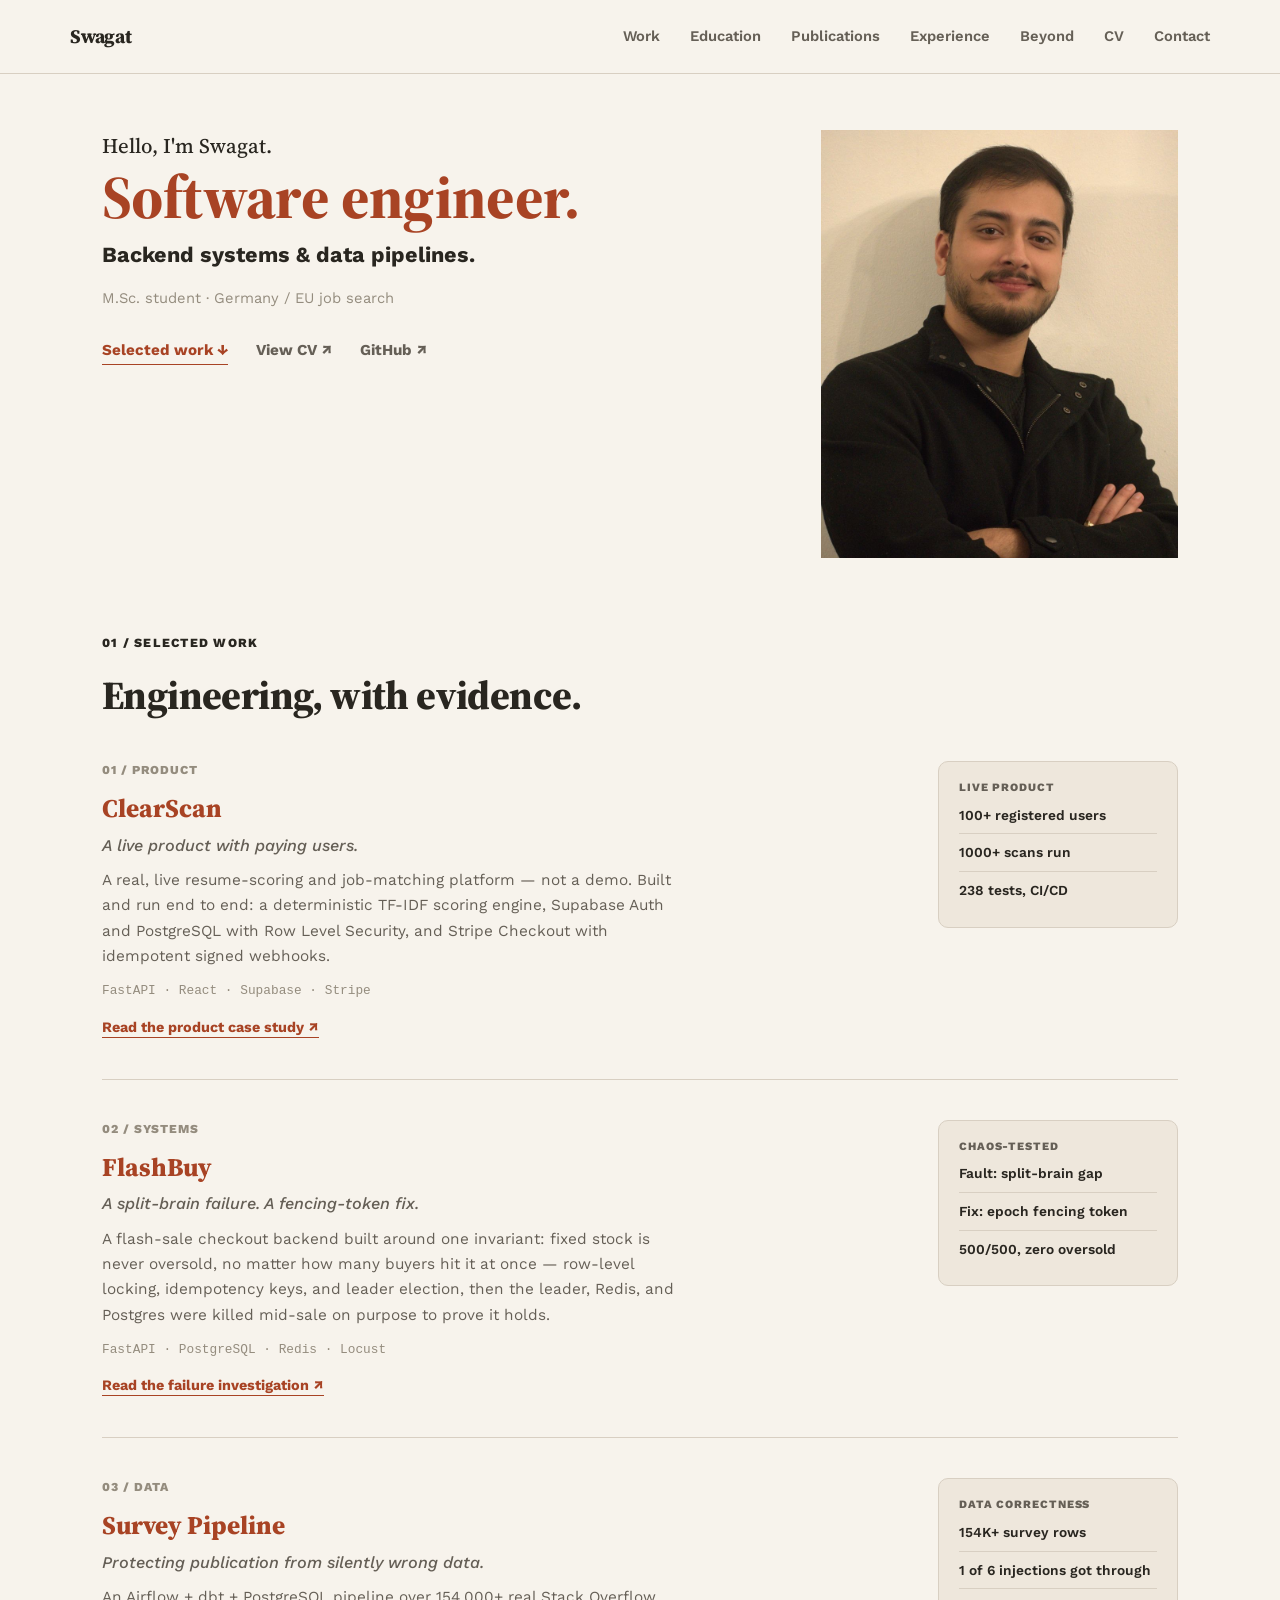
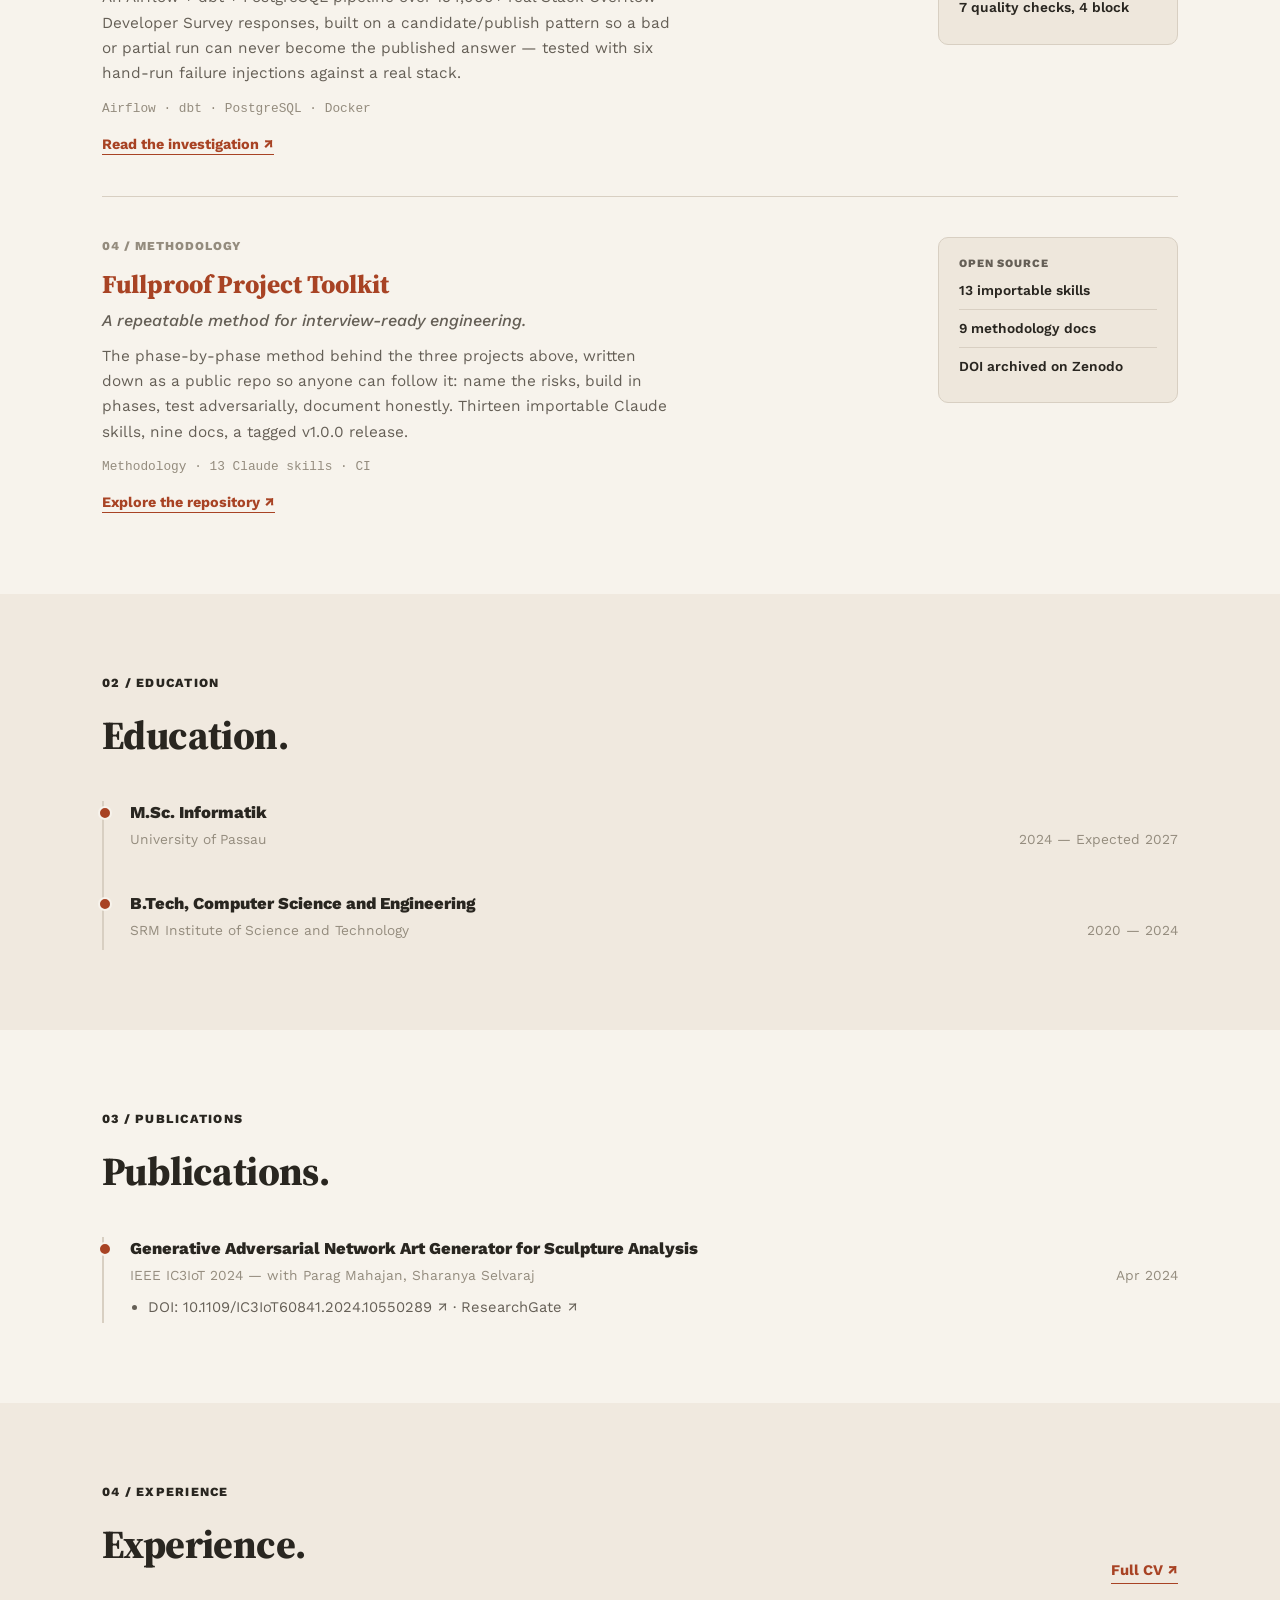
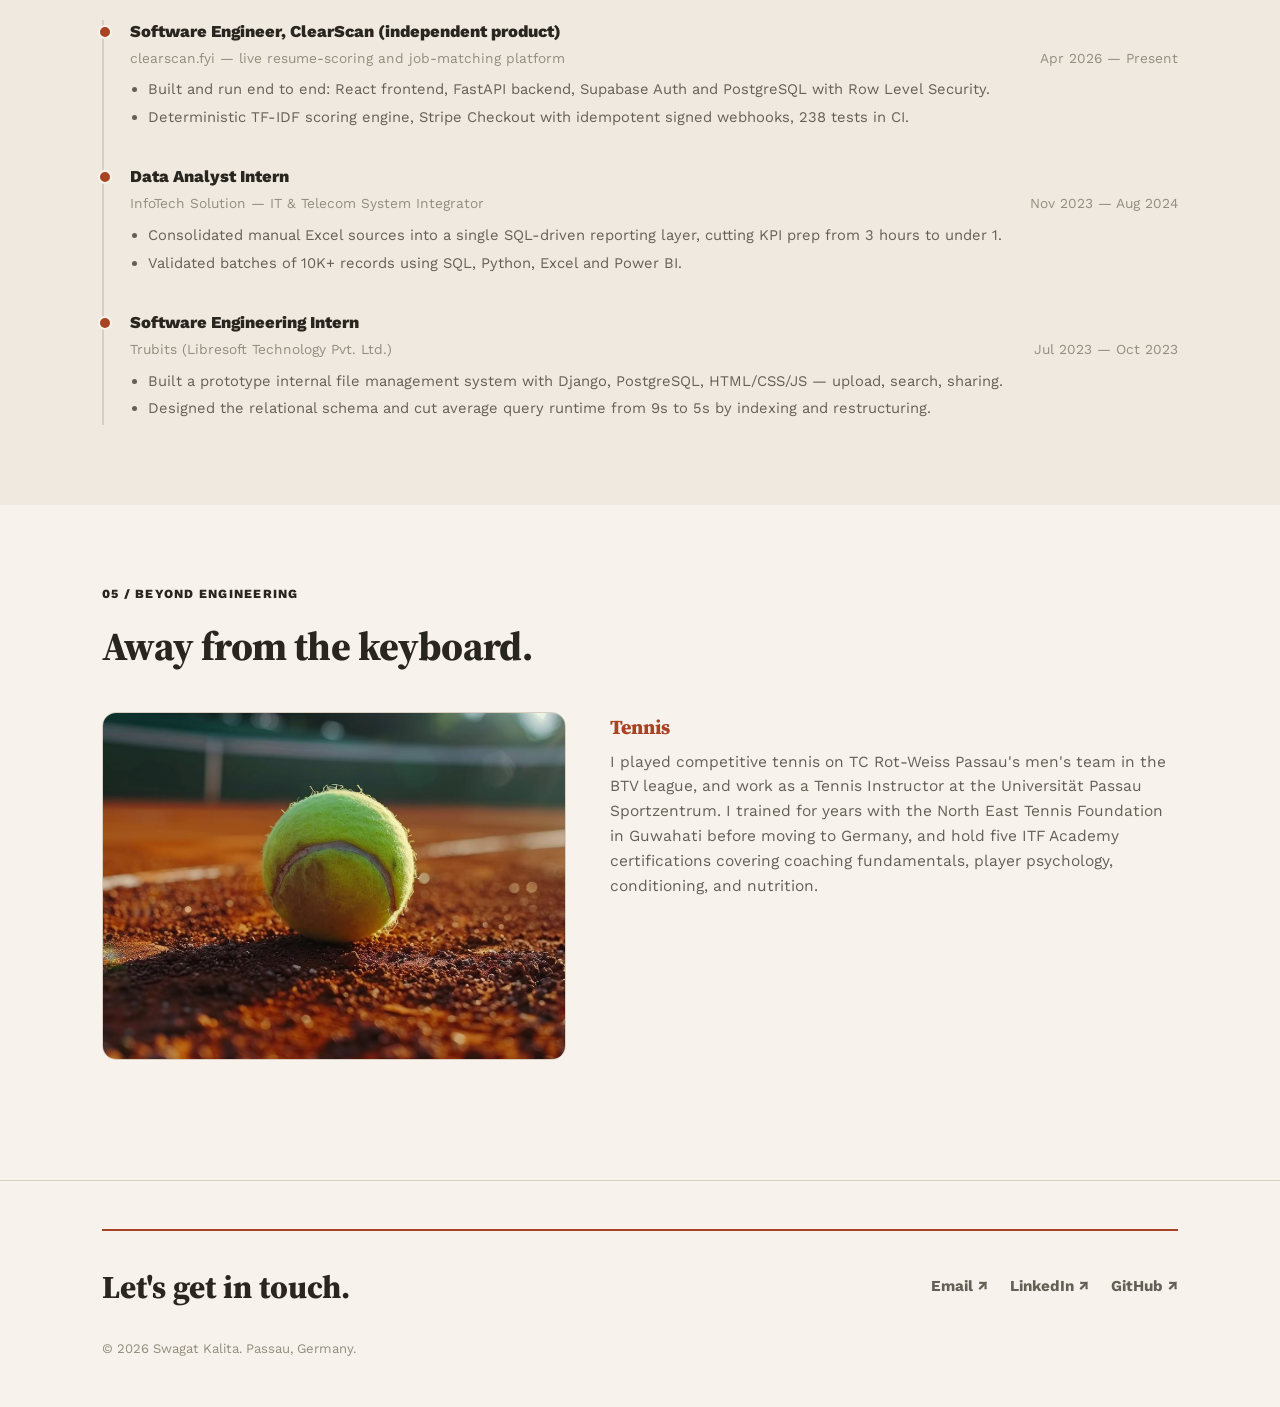
==== index.html @ eec32ce4 "Add favicon and social preview tags, compress images Adds a simple favicon (SVG + PNG fallbacks) and" ====
<!doctype html>
<html lang="en">
<head>
  <meta charset="utf-8">
  <meta name="viewport" content="width=device-width, initial-scale=1">
  <title>Swagat Kalita — Software Engineer</title>
  <meta name="description" content="Swagat Kalita — Software Engineer building verified, adversarially-tested systems: ClearScan, FlashBuy, the Stack Overflow Pipeline, and the Fullproof Project Toolkit.">
  <link rel="icon" href="assets/favicon.svg" type="image/svg+xml">
  <link rel="icon" href="assets/favicon-32.png" sizes="32x32" type="image/png">
  <link rel="apple-touch-icon" href="assets/apple-touch-icon.png">
  <meta property="og:type" content="website">
  <meta property="og:title" content="Swagat Kalita — Software Engineer">
  <meta property="og:description" content="Swagat Kalita — Software Engineer building verified, adversarially-tested systems: ClearScan, FlashBuy, the Stack Overflow Pipeline, and the Fullproof Project Toolkit.">
  <meta property="og:url" content="https://swagatskalita092.github.io/">
  <meta property="og:image" content="https://swagatskalita092.github.io/assets/og-image.jpg">
  <meta name="twitter:card" content="summary_large_image">
  <meta name="twitter:title" content="Swagat Kalita — Software Engineer">
  <meta name="twitter:description" content="Swagat Kalita — Software Engineer building verified, adversarially-tested systems: ClearScan, FlashBuy, the Stack Overflow Pipeline, and the Fullproof Project Toolkit.">
  <meta name="twitter:image" content="https://swagatskalita092.github.io/assets/og-image.jpg">
  <link rel="stylesheet" href="css/styles.css">
</head>
<body>

  <nav class="site-nav">
    <div class="wrap nav-row">
      <a href="index.html" class="brand">Swagat</a>
      <ul class="nav-links">
        <li><a href="work.html">Work</a></li>
        <li><a href="index.html#education">Education</a></li>
        <li><a href="index.html#publications">Publications</a></li>
        <li><a href="index.html#experience">Experience</a></li>
        <li><a href="index.html#beyond">Beyond</a></li>
        <li><a href="cv.html">CV</a></li>
        <li><a href="about.html#contact">Contact</a></li>
      </ul>
      <button class="nav-toggle" aria-label="Toggle menu" aria-expanded="false"><span></span><span></span><span></span></button>
    </div>
  </nav>

  <header class="hero">
    <div class="wrap hero-grid">
      <div class="hero-text">
        <p class="hero-eyebrow">Hello, I'm Swagat.</p>
        <h1 class="hero-title">Software engineer.</h1>
        <p class="hero-sub">Backend systems &amp; data pipelines.</p>
        <p class="hero-meta">M.Sc. student · Germany / EU job search</p>
        <div class="hero-links">
          <a href="#work" class="primary">Selected work ↓</a>
          <a href="assets/Swagat_Kalita_CV.pdf" class="secondary" download>View CV ↗</a>
          <a href="https://github.com/swagatskalita092" target="_blank" rel="noopener" class="secondary">GitHub ↗</a>
        </div>
      </div>
      <div class="hero-photo">
        <img src="assets/portrait.jpg" alt="Swagat Kalita" width="900" height="1125">
      </div>
    </div>
  </header>

  <section id="work">
    <div class="wrap">
      <div class="section-head reveal">
        <span class="section-eyebrow">01 / Selected work</span>
        <h2>Engineering, with evidence.</h2>
      </div>

      <div class="evidence-list">

        <article class="evidence-project reveal">
          <div class="ep-main">
            <span class="ep-num">01 / Product</span>
            <h3>ClearScan</h3>
            <p class="ep-sub">A live product with paying users.</p>
            <p class="ep-desc">A real, live resume-scoring and job-matching platform — not a demo. Built and run end to end: a deterministic TF-IDF scoring engine, Supabase Auth and PostgreSQL with Row Level Security, and Stripe Checkout with idempotent signed webhooks.</p>
            <p class="ep-tags">FastAPI · React · Supabase · Stripe</p>
            <a href="work.html#clearscan" class="ep-link">Read the product case study ↗</a>
          </div>
          <aside class="ep-evidence">
            <span class="ep-evidence-label">Live product</span>
            <ul>
              <li>100+ registered users</li>
              <li>1000+ scans run</li>
              <li>238 tests, CI/CD</li>
            </ul>
          </aside>
        </article>

        <article class="evidence-project reveal">
          <div class="ep-main">
            <span class="ep-num">02 / Systems</span>
            <h3>FlashBuy</h3>
            <p class="ep-sub">A split-brain failure. A fencing-token fix.</p>
            <p class="ep-desc">A flash-sale checkout backend built around one invariant: fixed stock is never oversold, no matter how many buyers hit it at once — row-level locking, idempotency keys, and leader election, then the leader, Redis, and Postgres were killed mid-sale on purpose to prove it holds.</p>
            <p class="ep-tags">FastAPI · PostgreSQL · Redis · Locust</p>
            <a href="work.html#flashbuy" class="ep-link">Read the failure investigation ↗</a>
          </div>
          <aside class="ep-evidence">
            <span class="ep-evidence-label">Chaos-tested</span>
            <ul>
              <li>Fault: split-brain gap</li>
              <li>Fix: epoch fencing token</li>
              <li>500/500, zero oversold</li>
            </ul>
          </aside>
        </article>

        <article class="evidence-project reveal">
          <div class="ep-main">
            <span class="ep-num">03 / Data</span>
            <h3>Survey Pipeline</h3>
            <p class="ep-sub">Protecting publication from silently wrong data.</p>
            <p class="ep-desc">An Airflow + dbt + PostgreSQL pipeline over 154,000+ real Stack Overflow Developer Survey responses, built on a candidate/publish pattern so a bad or partial run can never become the published answer — tested with six hand-run failure injections against a real stack.</p>
            <p class="ep-tags">Airflow · dbt · PostgreSQL · Docker</p>
            <a href="work.html#sopipeline" class="ep-link">Read the investigation ↗</a>
          </div>
          <aside class="ep-evidence">
            <span class="ep-evidence-label">Data correctness</span>
            <ul>
              <li>154K+ survey rows</li>
              <li>1 of 6 injections got through</li>
              <li>7 quality checks, 4 block</li>
            </ul>
          </aside>
        </article>

        <article class="evidence-project reveal">
          <div class="ep-main">
            <span class="ep-num">04 / Methodology</span>
            <h3>Fullproof Project Toolkit</h3>
            <p class="ep-sub">A repeatable method for interview-ready engineering.</p>
            <p class="ep-desc">The phase-by-phase method behind the three projects above, written down as a public repo so anyone can follow it: name the risks, build in phases, test adversarially, document honestly. Thirteen importable Claude skills, nine docs, a tagged v1.0.0 release.</p>
            <p class="ep-tags">Methodology · 13 Claude skills · CI</p>
            <a href="work.html#fullproof" class="ep-link">Explore the repository ↗</a>
          </div>
          <aside class="ep-evidence">
            <span class="ep-evidence-label">Open source</span>
            <ul>
              <li>13 importable skills</li>
              <li>9 methodology docs</li>
              <li>DOI archived on Zenodo</li>
            </ul>
          </aside>
        </article>

      </div>
    </div>
  </section>

  <section class="alt-bg" id="education">
    <div class="wrap">
      <div class="section-head reveal">
        <span class="section-eyebrow">02 / Education</span>
        <h2>Education.</h2>
      </div>

      <div class="exp-list reveal">
        <div class="exp-item">
          <div class="exp-role">M.Sc. Informatik</div>
          <div class="exp-org"><span>University of Passau</span><span>2024 — Expected 2027</span></div>
        </div>
        <div class="exp-item">
          <div class="exp-role">B.Tech, Computer Science and Engineering</div>
          <div class="exp-org"><span>SRM Institute of Science and Technology</span><span>2020 — 2024</span></div>
        </div>
      </div>
    </div>
  </section>

  <section id="publications">
    <div class="wrap">
      <div class="section-head reveal">
        <span class="section-eyebrow">03 / Publications</span>
        <h2>Publications.</h2>
      </div>

      <div class="exp-list reveal">
        <div class="exp-item">
          <div class="exp-role">Generative Adversarial Network Art Generator for Sculpture Analysis</div>
          <div class="exp-org"><span>IEEE IC3IoT 2024 — with Parag Mahajan, Sharanya Selvaraj</span><span>Apr 2024</span></div>
          <ul>
            <li><a href="https://doi.org/10.1109/IC3IoT60841.2024.10550289" target="_blank" rel="noopener">DOI: 10.1109/IC3IoT60841.2024.10550289 ↗</a> · <a href="https://www.researchgate.net/publication/381359629_Generative_Adversarial_Network_Art_Generator_for_Sculpture_Analysis" target="_blank" rel="noopener">ResearchGate ↗</a></li>
          </ul>
        </div>
      </div>
    </div>
  </section>

  <section class="alt-bg" id="experience">
    <div class="wrap">
      <div class="section-head-row reveal">
        <div class="section-head" style="margin-bottom:0;">
          <span class="section-eyebrow">04 / Experience</span>
          <h2>Experience.</h2>
        </div>
        <a href="cv.html" class="section-link">Full CV ↗</a>
      </div>

      <div class="exp-list reveal">
        <div class="exp-item">
          <div class="exp-role">Software Engineer, ClearScan (independent product)</div>
          <div class="exp-org"><span>clearscan.fyi — live resume-scoring and job-matching platform</span><span>Apr 2026 — Present</span></div>
          <ul>
            <li>Built and run end to end: React frontend, FastAPI backend, Supabase Auth and PostgreSQL with Row Level Security.</li>
            <li>Deterministic TF-IDF scoring engine, Stripe Checkout with idempotent signed webhooks, 238 tests in CI.</li>
          </ul>
        </div>

        <div class="exp-item">
          <div class="exp-role">Data Analyst Intern</div>
          <div class="exp-org"><span>InfoTech Solution — IT &amp; Telecom System Integrator</span><span>Nov 2023 — Aug 2024</span></div>
          <ul>
            <li>Consolidated manual Excel sources into a single SQL-driven reporting layer, cutting KPI prep from 3 hours to under 1.</li>
            <li>Validated batches of 10K+ records using SQL, Python, Excel and Power BI.</li>
          </ul>
        </div>

        <div class="exp-item">
          <div class="exp-role">Software Engineering Intern</div>
          <div class="exp-org"><span>Trubits (Libresoft Technology Pvt. Ltd.)</span><span>Jul 2023 — Oct 2023</span></div>
          <ul>
            <li>Built a prototype internal file management system with Django, PostgreSQL, HTML/CSS/JS — upload, search, sharing.</li>
            <li>Designed the relational schema and cut average query runtime from 9s to 5s by indexing and restructuring.</li>
          </ul>
        </div>
      </div>
    </div>
  </section>

  <section id="beyond">
    <div class="wrap">
      <div class="section-head reveal">
        <span class="section-eyebrow">05 / Beyond engineering</span>
        <h2>Away from the keyboard.</h2>
      </div>

      <div class="beyond-grid">
        <div class="beyond-photo reveal">
          <img src="assets/tennis.jpg" alt="Tennis ball on a clay court" width="2576" height="1385">
        </div>

        <div class="reveal reveal-delay-1">
          <div class="beyond-block">
            <h3>Tennis</h3>
            <p>I played competitive tennis on TC Rot-Weiss Passau's men's team in the BTV league, and work as a Tennis Instructor at the Universität Passau Sportzentrum. I trained for years with the North East Tennis Foundation in Guwahati before moving to Germany, and hold five ITF Academy certifications covering coaching fundamentals, player psychology, conditioning, and nutrition.</p>
          </div>
        </div>
      </div>
    </div>
  </section>

  <footer>
    <div class="wrap">
      <div class="footer-cta reveal">
        <h2>Let's get in touch.</h2>
        <div class="footer-links">
          <a href="mailto:swagatskalita2001@gmail.com">Email ↗</a>
          <a href="https://linkedin.com/in/swagat-s-kalita" target="_blank" rel="noopener">LinkedIn ↗</a>
          <a href="https://github.com/swagatskalita092" target="_blank" rel="noopener">GitHub ↗</a>
        </div>
      </div>
      <div class="footer-note">© <span data-year></span> Swagat Kalita. Passau, Germany.</div>
    </div>
  </footer>

  <script src="js/main.js"></script>
</body>
</html>
---- css/styles.css ----
/* ============================================================
   Swagat Kalita — portfolio
   Warm-editorial design system v2: paper background, brown-black
   ink, one burnt-orange accent used sparingly, editorial serif
   headings over a practical sans body, quiet layout.
   ============================================================ */

@import url('https://fonts.googleapis.com/css2?family=Source+Serif+4:ital,opsz,wght@0,8..60,500;0,8..60,600;0,8..60,700;0,8..60,800;1,8..60,500&family=Work+Sans:wght@400;500;600;700;800&display=swap');

:root {
  --bg:         #f7f3ec;
  --bg-alt:     #f0e9df;
  --surface:    #eee7dc;
  --ink:        #292620;
  --ink-soft:   #655f56;
  --ink-faint:  #948c7e;
  --accent:     #a84324;
  --accent-ink: #ffffff;
  --accent-soft:#e8c9b8;
  --border:     #d8cfc2;
  --ink-rgb:    41, 38, 32;
  --accent-rgb: 168, 67, 36;
  --shadow:     0 18px 40px -22px rgba(41, 38, 32, 0.25);
  --shadow-sm:  0 8px 20px -14px rgba(41, 38, 32, 0.2);
  --radius-lg:  22px;
  --radius-md:  14px;
  --radius-sm:  10px;
  --maxw:       1140px;
  font-size: 16px;
}

* { box-sizing: border-box; }

html { scroll-behavior: smooth; }

[id] { scroll-margin-top: 96px; }

body {
  margin: 0;
  background: var(--bg);
  color: var(--ink);
  font-family: 'Work Sans', -apple-system, BlinkMacSystemFont, 'Segoe UI', sans-serif;
  line-height: 1.5;
  -webkit-font-smoothing: antialiased;
}

h1, h2, h3 {
  font-family: 'Source Serif 4', Georgia, 'Times New Roman', serif;
  margin: 0;
}

img { max-width: 100%; display: block; }

a { color: inherit; text-decoration: none; }
a:focus-visible { outline: 2px solid var(--accent); outline-offset: 3px; border-radius: 2px; }

.wrap {
  max-width: var(--maxw);
  margin: 0 auto;
  padding: 0 32px;
}

/* ---------- Nav ---------- */

.site-nav {
  position: sticky;
  top: 0;
  z-index: 50;
  background: var(--bg);
  border-bottom: 1px solid var(--border);
}

.nav-row {
  display: flex;
  align-items: center;
  justify-content: space-between;
  padding: 22px 0;
}

.brand {
  font-family: 'Source Serif 4', Georgia, serif;
  font-weight: 800;
  font-size: 1.2rem;
  letter-spacing: -0.01em;
  color: var(--ink);
}

.nav-links {
  display: flex;
  align-items: center;
  gap: 30px;
  list-style: none;
  margin: 0;
  padding: 0;
  font-weight: 600;
  font-size: 0.92rem;
}

.nav-links a {
  color: var(--ink-soft);
  padding-bottom: 3px;
  border-bottom: 2px solid transparent;
  transition: color 0.2s ease, border-color 0.2s ease;
}

.nav-links a:hover { color: var(--ink); }

.nav-links a[aria-current="page"] {
  color: var(--accent);
  border-color: var(--accent);
}

.nav-toggle {
  display: none;
  background: none;
  border: none;
  padding: 8px;
  cursor: pointer;
}
.nav-toggle span {
  display: block;
  width: 20px;
  height: 2px;
  background: var(--ink);
  margin: 5px 0;
  transition: transform 0.2s ease, opacity 0.2s ease;
}

@media (max-width: 760px) {
  .nav-row { flex-wrap: wrap; padding: 16px 0; }
  .nav-toggle { display: block; }
  .nav-links {
    display: none;
    order: 3;
    width: 100%;
    flex-direction: column;
    align-items: flex-start;
    gap: 4px;
    margin-top: 14px;
    padding-top: 14px;
    border-top: 1px solid var(--border);
  }
  .nav-row.is-open .nav-links { display: flex; }
  .nav-links a { padding: 8px 0; border-bottom: none; }
  .nav-links a[aria-current="page"] { border-bottom: none; }
}

/* ---------- Buttons ---------- */

.btn {
  display: inline-flex;
  align-items: center;
  gap: 8px;
  padding: 13px 24px;
  border-radius: 999px;
  font-weight: 700;
  font-size: 0.92rem;
  border: 1.5px solid transparent;
  transition: transform 0.2s ease, box-shadow 0.2s ease, background 0.2s ease, color 0.2s ease;
  cursor: pointer;
}

.btn-primary {
  background: var(--ink);
  color: #fff;
}
.btn-primary:hover { background: var(--accent); transform: translateY(-2px); box-shadow: var(--shadow-sm); }

.btn-ghost {
  background: transparent;
  border-color: var(--border);
  color: var(--ink);
}
.btn-ghost:hover { border-color: var(--ink); transform: translateY(-2px); }

/* ---------- Hero ---------- */

.hero { padding: 56px 0 28px; }

.hero-grid {
  display: grid;
  grid-template-columns: 1.3fr 0.7fr;
  gap: 56px;
  align-items: start;
}

.hero + section { padding-top: 48px; }

.hero-eyebrow {
  font-family: 'Source Serif 4', Georgia, serif;
  font-size: 1.3rem;
  font-weight: 500;
  color: var(--ink);
  margin: 0 0 4px;
}

.hero-title {
  font-size: clamp(2.6rem, 5.4vw, 3.8rem);
  font-weight: 800;
  line-height: 1.05;
  letter-spacing: -0.01em;
  color: var(--accent);
  margin: 0 0 10px;
}

.hero-sub {
  font-family: 'Work Sans', sans-serif;
  font-size: clamp(1.1rem, 2vw, 1.35rem);
  font-weight: 700;
  color: var(--ink);
  margin: 0 0 16px;
}

.hero-meta {
  font-size: 0.92rem;
  color: var(--ink-faint);
  margin: 0 0 30px;
}

.hero-links {
  display: flex;
  align-items: center;
  flex-wrap: wrap;
  gap: 28px;
}

.hero-links a {
  font-weight: 700;
  font-size: 0.95rem;
}

.hero-links a.primary {
  color: var(--accent);
  border-bottom: 1px solid var(--accent);
  padding-bottom: 2px;
}
.hero-links a.primary:hover { opacity: 0.75; }

.hero-links a.secondary {
  color: var(--ink-soft);
  border-bottom: 1px solid transparent;
  padding-bottom: 2px;
  transition: color 0.2s ease, border-color 0.2s ease;
}
.hero-links a.secondary:hover { color: var(--ink); border-color: var(--border); }

.hero-photo {
  width: 100%;
  aspect-ratio: 4 / 4.8;
}
.hero-photo img {
  width: 100%;
  height: 100%;
  object-fit: cover;
  object-position: top center;
}

@media (max-width: 860px) {
  .hero { padding: 36px 0 56px; }
  .hero-grid { grid-template-columns: 1fr; gap: 32px; }
  .hero-photo { max-width: 320px; margin: 0 auto; order: -1; }
}

/* ---------- Sections (general) ---------- */

section { padding: 80px 0; }

.section-head { margin-bottom: 36px; }

.section-head-row {
  display: flex;
  justify-content: space-between;
  align-items: flex-end;
  gap: 20px;
  flex-wrap: wrap;
  margin-bottom: 36px;
}

.section-eyebrow {
  font-weight: 800;
  font-size: 0.78rem;
  letter-spacing: 0.1em;
  text-transform: uppercase;
  color: var(--ink);
  margin-bottom: 12px;
  display: block;
}

.section-head h2 {
  font-size: clamp(1.9rem, 3.2vw, 2.5rem);
  font-weight: 800;
  letter-spacing: -0.015em;
  margin: 0 0 10px;
}

.section-head p {
  color: var(--ink-soft);
  max-width: 62ch;
  font-size: 1.02rem;
}

.section-link {
  font-weight: 700;
  font-size: 0.92rem;
  color: var(--accent);
  border-bottom: 1px solid var(--accent);
  padding-bottom: 2px;
  white-space: nowrap;
}
.section-link:hover { opacity: 0.75; }

.alt-bg { background: var(--bg-alt); }

/* ---------- Reveal-on-scroll ---------- */

.reveal {
  opacity: 0;
  transform: translateY(20px);
  transition: opacity 0.6s cubic-bezier(.2,.7,.2,1), transform 0.6s cubic-bezier(.2,.7,.2,1);
}
.reveal.is-visible { opacity: 1; transform: translateY(0); }
.reveal-delay-1 { transition-delay: 0.08s; }
.reveal-delay-2 { transition-delay: 0.16s; }
.reveal-delay-3 { transition-delay: 0.24s; }

/* ---------- Evidence project list (homepage "Engineering, with evidence") ---------- */

.evidence-list { display: flex; flex-direction: column; }

.evidence-project {
  display: grid;
  grid-template-columns: 1fr 240px;
  gap: 44px;
  padding: 40px 0;
  border-bottom: 1px solid var(--border);
}
.evidence-project:first-child { padding-top: 0; }
.evidence-project:last-child { border-bottom: none; padding-bottom: 0; }

.ep-num {
  display: block;
  font-size: 0.76rem;
  font-weight: 800;
  letter-spacing: 0.08em;
  text-transform: uppercase;
  color: var(--ink-faint);
  margin-bottom: 10px;
}

.evidence-project h3 {
  font-size: 1.6rem;
  font-weight: 800;
  color: var(--accent);
  margin-bottom: 6px;
}

.ep-sub {
  font-style: italic;
  font-weight: 500;
  color: var(--ink-soft);
  font-size: 1.02rem;
  margin: 0 0 10px;
}

.ep-desc {
  color: var(--ink-soft);
  font-size: 0.96rem;
  line-height: 1.65;
  margin: 0 0 12px;
  max-width: 58ch;
}

.ep-tags {
  font-family: ui-monospace, 'SFMono-Regular', Menlo, Consolas, monospace;
  font-size: 0.8rem;
  color: var(--ink-faint);
  margin: 0 0 14px;
}

.ep-link {
  font-weight: 700;
  font-size: 0.9rem;
  color: var(--accent);
  border-bottom: 1px solid var(--accent);
  padding-bottom: 2px;
}
.ep-link:hover { opacity: 0.75; }

.ep-evidence {
  background: var(--surface);
  border: 1px solid var(--border);
  border-radius: var(--radius-sm);
  padding: 18px 20px;
  align-self: start;
}

.ep-evidence-label {
  display: block;
  font-size: 0.7rem;
  font-weight: 800;
  letter-spacing: 0.08em;
  text-transform: uppercase;
  color: var(--ink-soft);
  margin-bottom: 8px;
}

.ep-evidence ul {
  list-style: none;
  margin: 0;
  padding: 0;
}

.ep-evidence li {
  font-size: 0.86rem;
  font-weight: 600;
  color: var(--ink);
  padding: 8px 0;
  border-top: 1px solid var(--border);
}
.ep-evidence li:first-child { border-top: none; padding-top: 0; }

@media (max-width: 760px) {
  .evidence-project { grid-template-columns: 1fr; gap: 18px; }
}

/* ---------- Experience timeline (homepage) ---------- */

.exp-group { margin-top: 32px; }
.exp-group:first-of-type { margin-top: 8px; }

.exp-group-title {
  font-size: 0.78rem;
  font-weight: 800;
  letter-spacing: 0.1em;
  text-transform: uppercase;
  color: var(--accent);
  margin: 0 0 18px;
  font-family: 'Work Sans', sans-serif;
}

.exp-list { display: flex; flex-direction: column; gap: 0; margin-top: 8px; }

.exp-item {
  position: relative;
  padding-left: 26px;
  border-left: 2px solid var(--border);
  padding-bottom: 32px;
}
.exp-item:last-child { padding-bottom: 0; }

.exp-item::before {
  content: '';
  position: absolute;
  left: -6px;
  top: 5px;
  width: 10px;
  height: 10px;
  border-radius: 50%;
  background: var(--accent);
  border: 2px solid var(--bg);
}

.exp-role { font-weight: 800; font-size: 1.04rem; color: var(--ink); }
.exp-org {
  display: flex;
  justify-content: space-between;
  flex-wrap: wrap;
  gap: 8px;
  font-size: 0.86rem;
  color: var(--ink-faint);
  margin: 3px 0 10px;
}

.exp-item ul {
  margin: 0;
  padding-left: 18px;
  color: var(--ink-soft);
  font-size: 0.92rem;
  line-height: 1.6;
}
.exp-item li { margin-bottom: 4px; }

/* ---------- Beyond engineering (homepage) ---------- */

.beyond-grid {
  display: grid;
  grid-template-columns: 0.9fr 1.1fr;
  gap: 44px;
  align-items: start;
}

.beyond-photo {
  width: 100%;
  aspect-ratio: 4 / 3;
  border-radius: var(--radius-md);
  overflow: hidden;
  border: 1px solid var(--border);
  background: var(--bg-alt);
}
.beyond-photo img { width: 100%; height: 100%; object-fit: cover; }

.beyond-photo.placeholder {
  display: flex;
  align-items: center;
  justify-content: center;
  border: 1px dashed var(--border);
}
.beyond-photo.placeholder span {
  font-size: 0.85rem;
  font-style: italic;
  color: var(--ink-faint);
  text-align: center;
  padding: 0 24px;
}

.beyond-block { padding-bottom: 24px; margin-bottom: 24px; border-bottom: 1px solid var(--border); }
.beyond-block:last-child { padding-bottom: 0; margin-bottom: 0; border-bottom: none; }

.beyond-block h3 { color: var(--accent); font-size: 1.25rem; font-weight: 800; margin-bottom: 8px; }
.beyond-block p { color: var(--ink-soft); font-size: 0.97rem; line-height: 1.6; margin: 0; }

@media (max-width: 760px) {
  .beyond-grid { grid-template-columns: 1fr; }
}

/* ---------- Failure-sequence diagram ---------- */

.failure-seq {
  margin-top: 8px;
  padding: 20px 16px;
  background: var(--bg-alt);
  border-radius: var(--radius-md);
}

.failure-seq svg { width: 100%; height: auto; display: block; }

.fs-node {
  fill: var(--surface);
  stroke: var(--ink-faint);
  stroke-width: 2;
  transition: fill 0.4s ease, stroke 0.4s ease;
}
.fs-node.fail  { stroke: #c0503a; }
.fs-node.catch { stroke: var(--accent); }
.fs-node.fix   { stroke: #3f8c5f; }

.failure-seq.is-visible .fs-node.fail  { animation: node-pop 0.5s ease forwards; animation-delay: 0.1s; }
.failure-seq.is-visible .fs-node.catch { animation: node-pop 0.5s ease forwards; animation-delay: 0.6s; }
.failure-seq.is-visible .fs-node.fix   { animation: node-pop 0.5s ease forwards; animation-delay: 1.1s; }

@keyframes node-pop {
  0%   { fill: var(--surface); }
  40%  { fill: currentColor; }
  100% { fill: var(--surface); }
}
.fs-node.fail  { color: #c0503a; }
.fs-node.catch { color: var(--accent); }
.fs-node.fix   { color: #3f8c5f; }

.fs-line {
  stroke: var(--border);
  stroke-width: 2;
  stroke-dasharray: 6 6;
}

.fs-label {
  font-family: 'Work Sans', sans-serif;
  font-size: 11px;
  font-weight: 700;
  fill: var(--ink-soft);
}
.fs-detail {
  font-family: 'Work Sans', sans-serif;
  font-size: 10px;
  fill: var(--ink-faint);
}

/* ---------- Project cards (still used on the Work page) ---------- */

.project-grid {
  display: grid;
  grid-template-columns: repeat(2, 1fr);
  gap: 24px;
}

@media (max-width: 860px) {
  .project-grid { grid-template-columns: 1fr; }
}

.project-card {
  background: var(--surface);
  border: 1px solid var(--border);
  border-radius: var(--radius-lg);
  padding: 32px;
  box-shadow: var(--shadow-sm);
  display: flex;
  flex-direction: column;
  gap: 16px;
  transition: transform 0.25s ease, box-shadow 0.25s ease;
}

.project-card:hover { transform: translateY(-4px); box-shadow: var(--shadow); }

.project-card .tag-row {
  display: flex;
  gap: 8px;
  flex-wrap: wrap;
}

.tag {
  font-size: 0.74rem;
  font-weight: 700;
  padding: 5px 11px;
  border-radius: 999px;
  background: var(--bg-alt);
  color: var(--ink-soft);
}

.tag.accent { background: var(--accent); color: #fff; }

.project-card h3 { font-size: 1.3rem; margin: 0; font-weight: 800; letter-spacing: -0.005em; }
.project-card .role { font-size: 0.85rem; color: var(--ink-faint); font-weight: 600; margin-top: -10px; }
.project-card p { margin: 0; color: var(--ink-soft); font-size: 0.95rem; }

.stat-row {
  display: flex;
  gap: 22px;
  flex-wrap: wrap;
  margin-top: 4px;
}

.stat {
  display: flex;
  flex-direction: column;
}
.stat b { font-size: 1.1rem; font-weight: 800; font-family: 'Source Serif 4', serif; }
.stat span { font-size: 0.72rem; color: var(--ink-faint); font-weight: 600; text-transform: uppercase; letter-spacing: 0.04em; }

.project-card .card-links {
  margin-top: auto;
  display: flex;
  gap: 18px;
  padding-top: 8px;
}

.card-links a {
  font-weight: 700;
  font-size: 0.86rem;
  border-bottom: 2px solid var(--accent-soft);
  transition: border-color 0.2s ease;
}
.card-links a:hover { border-color: var(--accent); }

/* ---------- Footer ---------- */

footer {
  border-top: 1px solid var(--border);
  padding: 48px 0;
  margin-top: 40px;
}

.footer-row {
  display: flex;
  justify-content: space-between;
  align-items: center;
  flex-wrap: wrap;
  gap: 16px;
}

.footer-links { display: flex; gap: 22px; font-weight: 600; font-size: 0.88rem; }
.footer-links a { color: var(--ink-soft); }
.footer-links a:hover { color: var(--accent); }

.footer-note { color: var(--ink-faint); font-size: 0.82rem; }

/* --- homepage closing CTA footer --- */

.footer-cta {
  border-top: 2px solid var(--accent);
  padding-top: 32px;
  margin-bottom: 28px;
  display: flex;
  justify-content: space-between;
  align-items: center;
  flex-wrap: wrap;
  gap: 20px;
}
.footer-cta h2 { font-size: clamp(1.5rem, 3vw, 2rem); font-weight: 800; }
.footer-cta .footer-links { font-size: 0.95rem; font-weight: 700; }

/* ---------- CV page ---------- */

.cv-shell {
  background: var(--surface);
  border: 1px solid var(--border);
  border-radius: var(--radius-lg);
  padding: 56px;
  box-shadow: var(--shadow-sm);
}

@media (max-width: 640px) { .cv-shell { padding: 28px 20px; } }

.cv-header { text-align: center; margin-bottom: 36px; }
.cv-header h1 { font-size: 2rem; font-weight: 800; margin: 0 0 8px; letter-spacing: -0.01em; }
.cv-contact { color: var(--ink-soft); font-size: 0.92rem; }
.cv-contact a { font-weight: 700; color: var(--accent); }
.cv-contact .sep { color: var(--border); margin: 0 8px; }

.cv-section { margin-bottom: 30px; }
.cv-section h2 {
  font-size: 0.82rem;
  letter-spacing: 0.1em;
  text-transform: uppercase;
  color: var(--ink);
  font-family: 'Work Sans', sans-serif;
  font-weight: 800;
  border-bottom: 1px solid var(--border);
  padding-bottom: 8px;
  margin-bottom: 16px;
}

.cv-entry { margin-bottom: 18px; }
.cv-entry-head { display: flex; justify-content: space-between; gap: 12px; flex-wrap: wrap; font-weight: 700; }
.cv-entry-sub { display: flex; justify-content: space-between; gap: 12px; flex-wrap: wrap; color: var(--ink-faint); font-size: 0.88rem; margin-bottom: 8px; }
.cv-entry ul { margin: 0; padding-left: 20px; color: var(--ink-soft); font-size: 0.93rem; }
.cv-entry li { margin-bottom: 4px; }

.skills-grid { display: grid; grid-template-columns: 1fr 1fr; gap: 10px 32px; font-size: 0.92rem; }
.skills-grid b { font-weight: 700; }
@media (max-width: 640px) { .skills-grid { grid-template-columns: 1fr; } }

/* ---------- About page ---------- */

.about-grid {
  display: grid;
  grid-template-columns: 0.8fr 1.2fr;
  gap: 48px;
  align-items: start;
}
@media (max-width: 860px) { .about-grid { grid-template-columns: 1fr; } }

.portrait-frame {
  border-radius: var(--radius-lg);
  overflow: hidden;
  box-shadow: var(--shadow-sm);
  border: 1px solid var(--border);
  background: var(--surface);
}
.portrait-frame img { width: 100%; height: 100%; object-fit: cover; }

.contact-list { display: flex; flex-direction: column; gap: 14px; margin-top: 24px; }
.contact-list a, .contact-list span {
  display: flex;
  align-items: center;
  gap: 10px;
  font-weight: 700;
  font-size: 0.95rem;
}
.contact-list a:hover { color: var(--accent); }

/* ---------- misc page hero (non-landing pages) ---------- */

.page-hero { padding: 48px 0 24px; }
.page-hero h1 { font-size: clamp(2rem, 4vw, 2.8rem); font-weight: 800; letter-spacing: -0.01em; margin: 0 0 14px; }
.page-hero p { color: var(--ink-soft); max-width: 60ch; font-size: 1.02rem; }
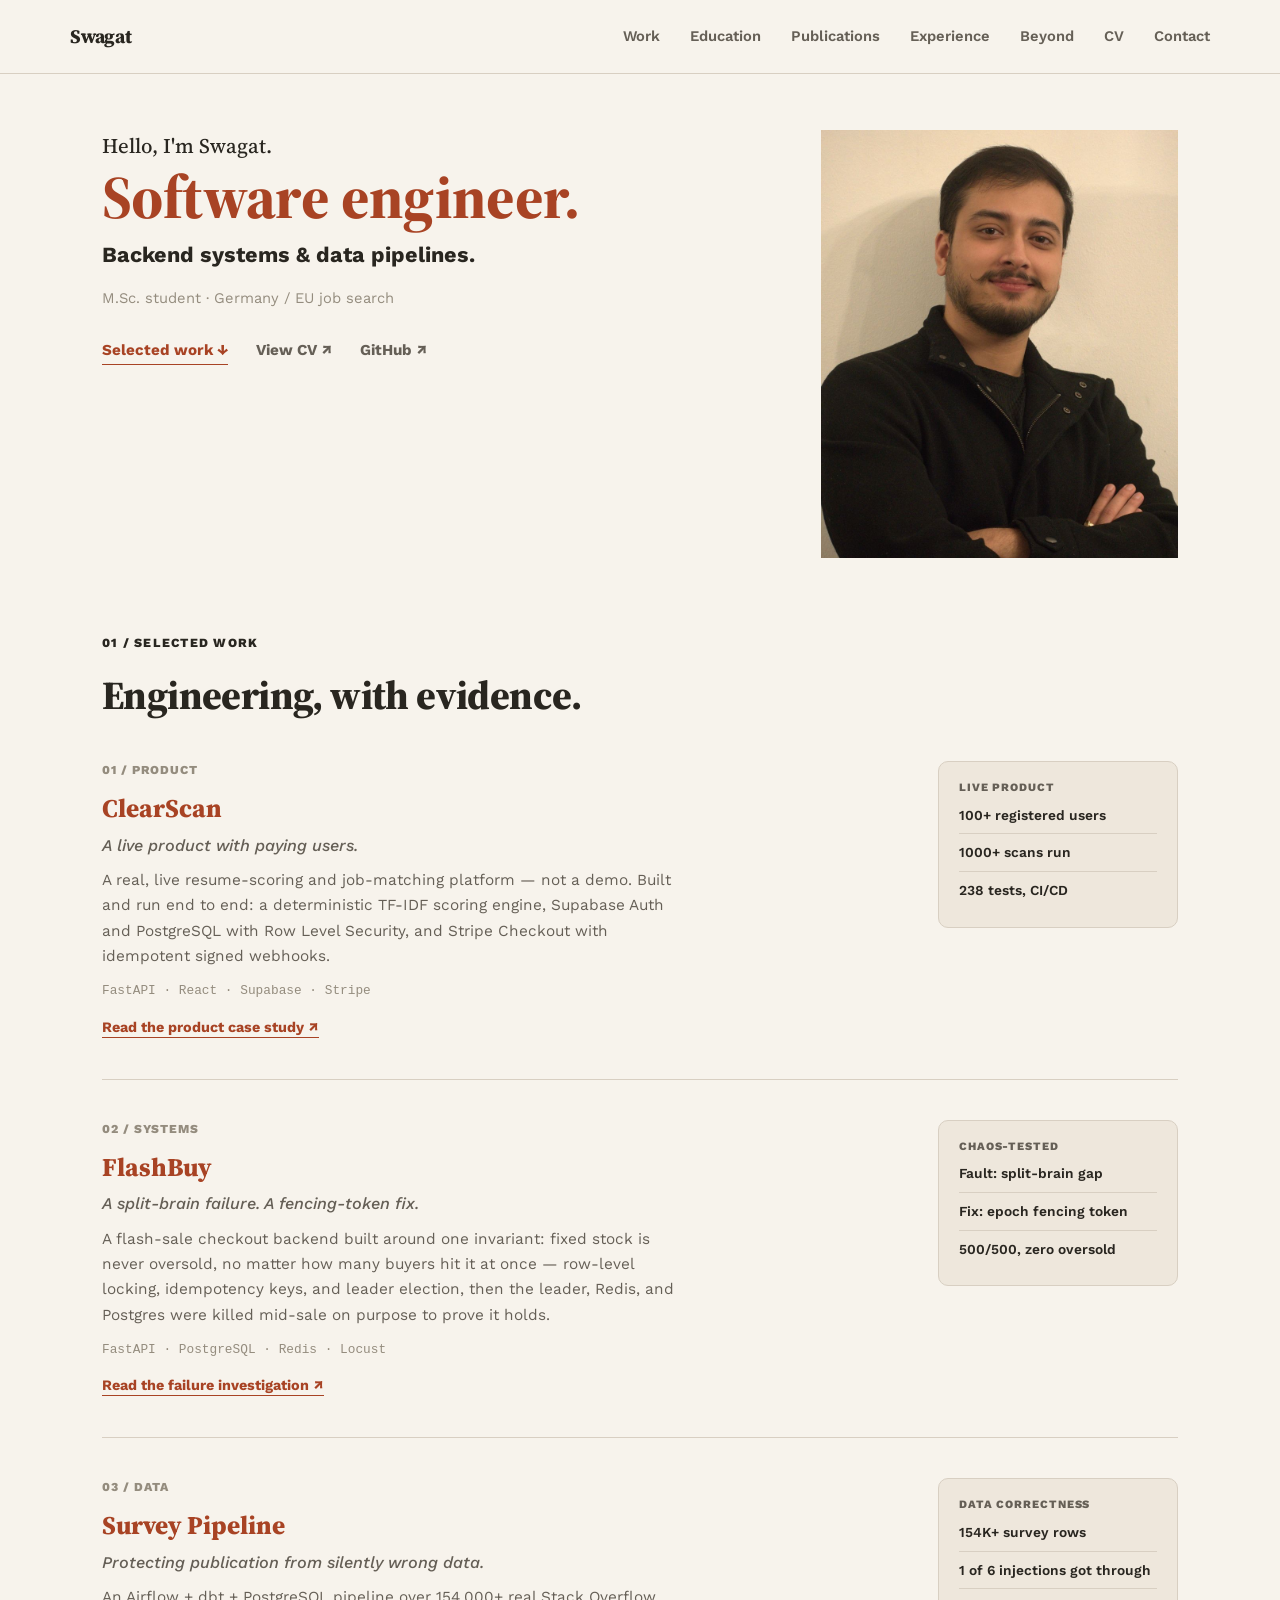
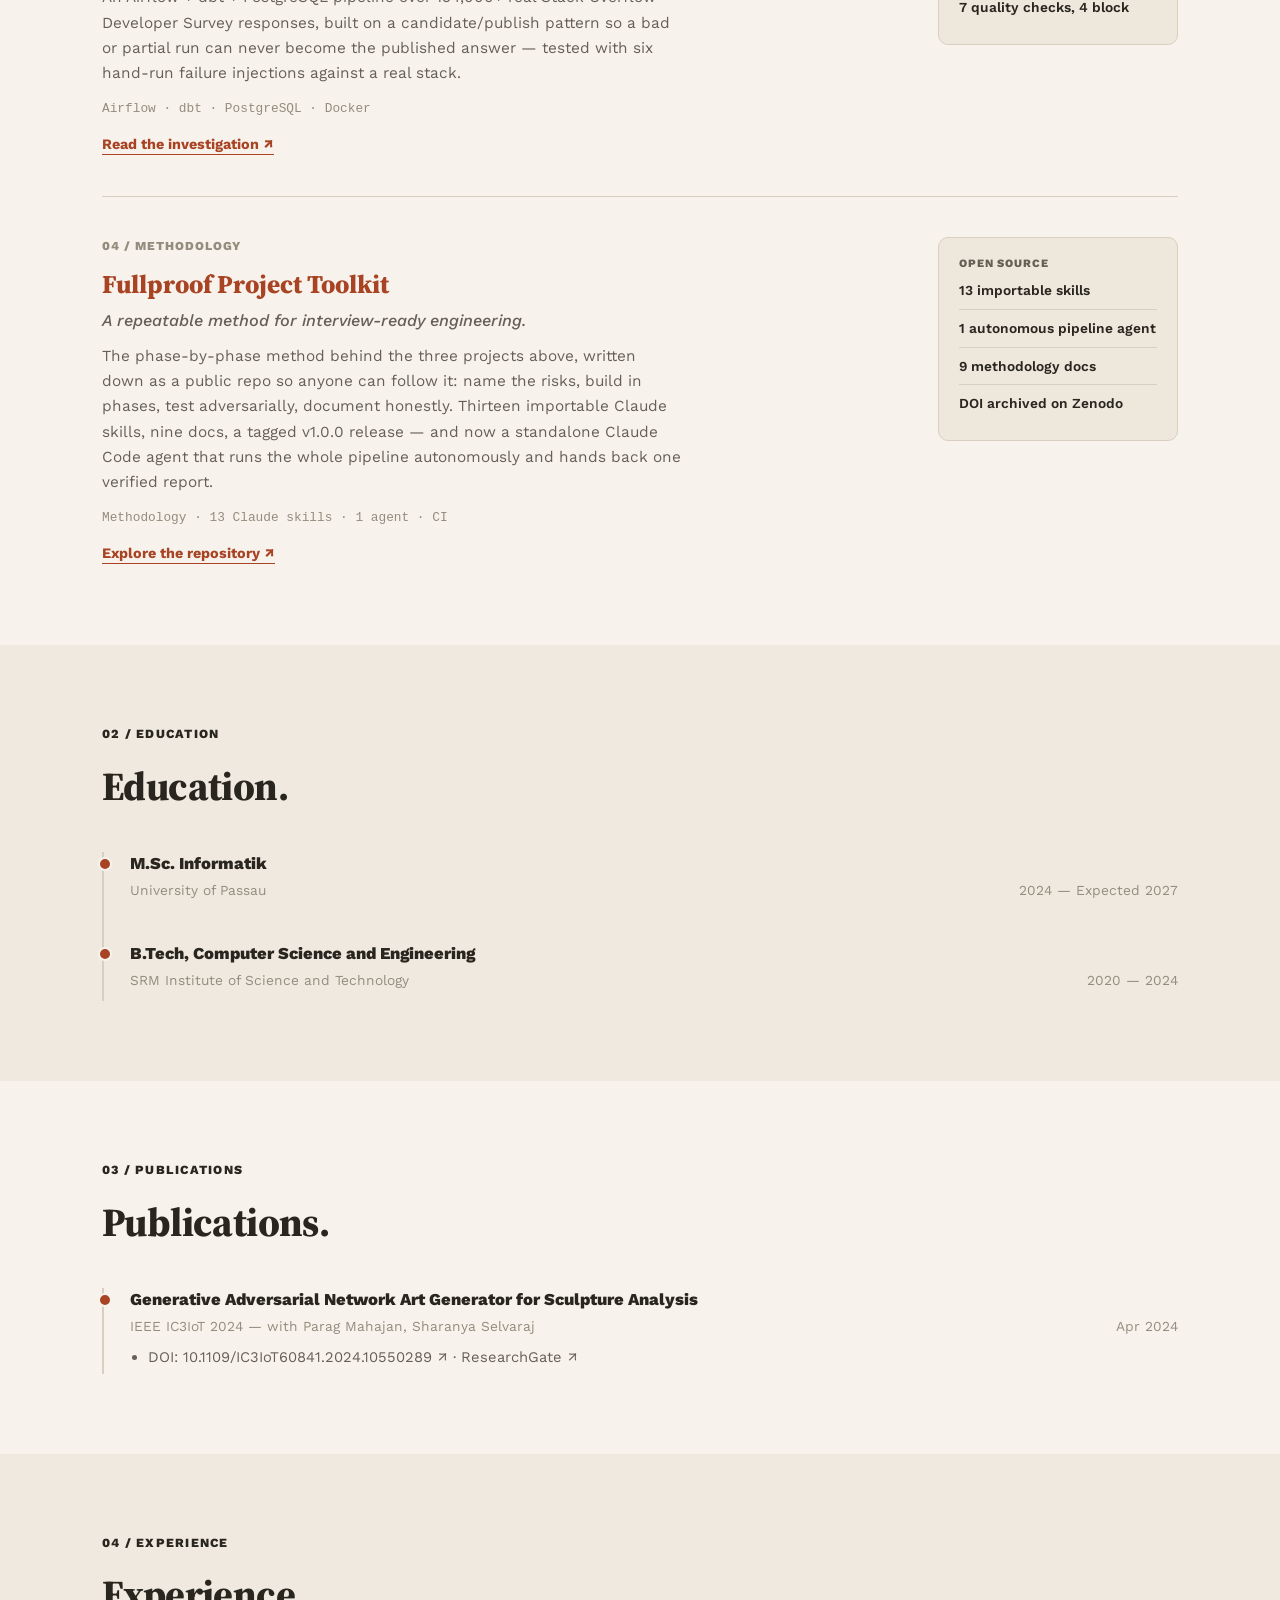
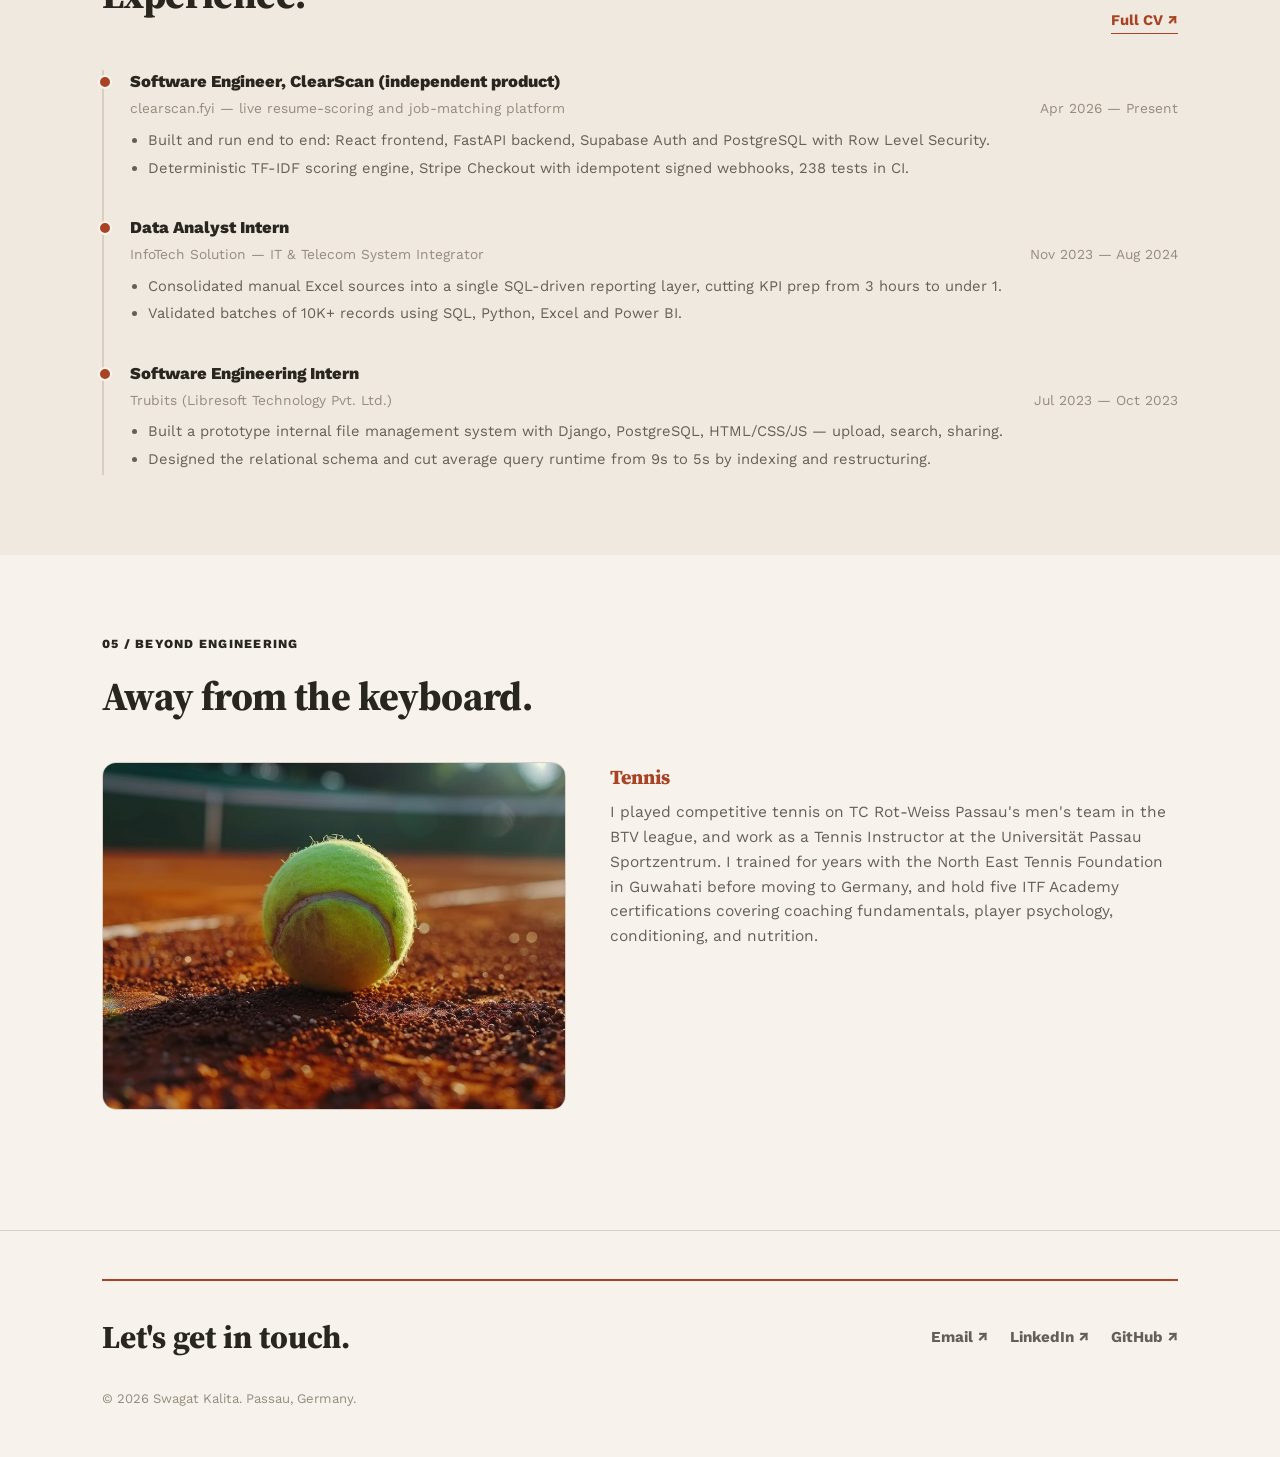
==== commit 0d54cb6c: "Mention the Fullproof Project Toolkit's new Claude Code agent Co-Authored-By: Claude Sonnet 5 <norep" ====
--- a/index.html
+++ b/index.html
@@ -127,14 +127,15 @@
             <span class="ep-num">04 / Methodology</span>
             <h3>Fullproof Project Toolkit</h3>
             <p class="ep-sub">A repeatable method for interview-ready engineering.</p>
-            <p class="ep-desc">The phase-by-phase method behind the three projects above, written down as a public repo so anyone can follow it: name the risks, build in phases, test adversarially, document honestly. Thirteen importable Claude skills, nine docs, a tagged v1.0.0 release.</p>
-            <p class="ep-tags">Methodology · 13 Claude skills · CI</p>
+            <p class="ep-desc">The phase-by-phase method behind the three projects above, written down as a public repo so anyone can follow it: name the risks, build in phases, test adversarially, document honestly. Thirteen importable Claude skills, nine docs, a tagged v1.0.0 release — and now a standalone Claude Code agent that runs the whole pipeline autonomously and hands back one verified report.</p>
+            <p class="ep-tags">Methodology · 13 Claude skills · 1 agent · CI</p>
             <a href="work.html#fullproof" class="ep-link">Explore the repository ↗</a>
           </div>
           <aside class="ep-evidence">
             <span class="ep-evidence-label">Open source</span>
             <ul>
               <li>13 importable skills</li>
+              <li>1 autonomous pipeline agent</li>
               <li>9 methodology docs</li>
               <li>DOI archived on Zenodo</li>
             </ul>
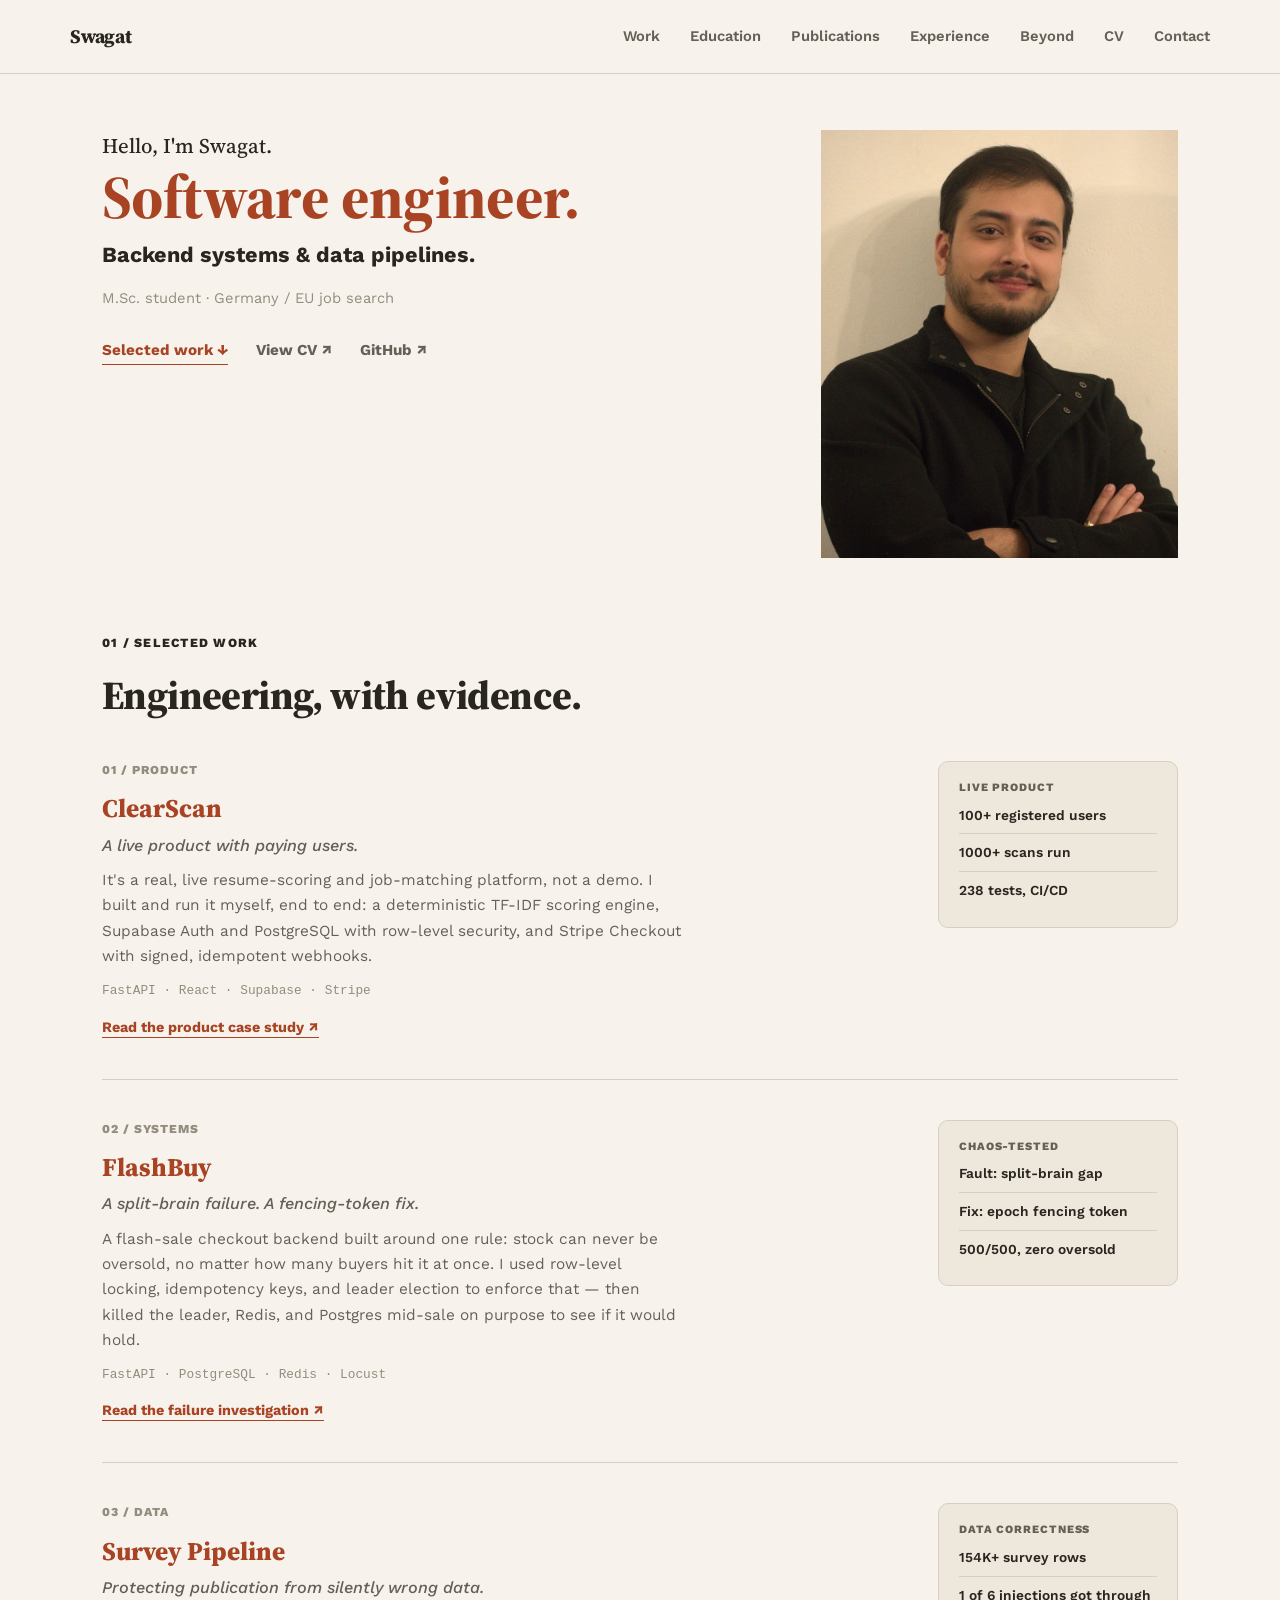
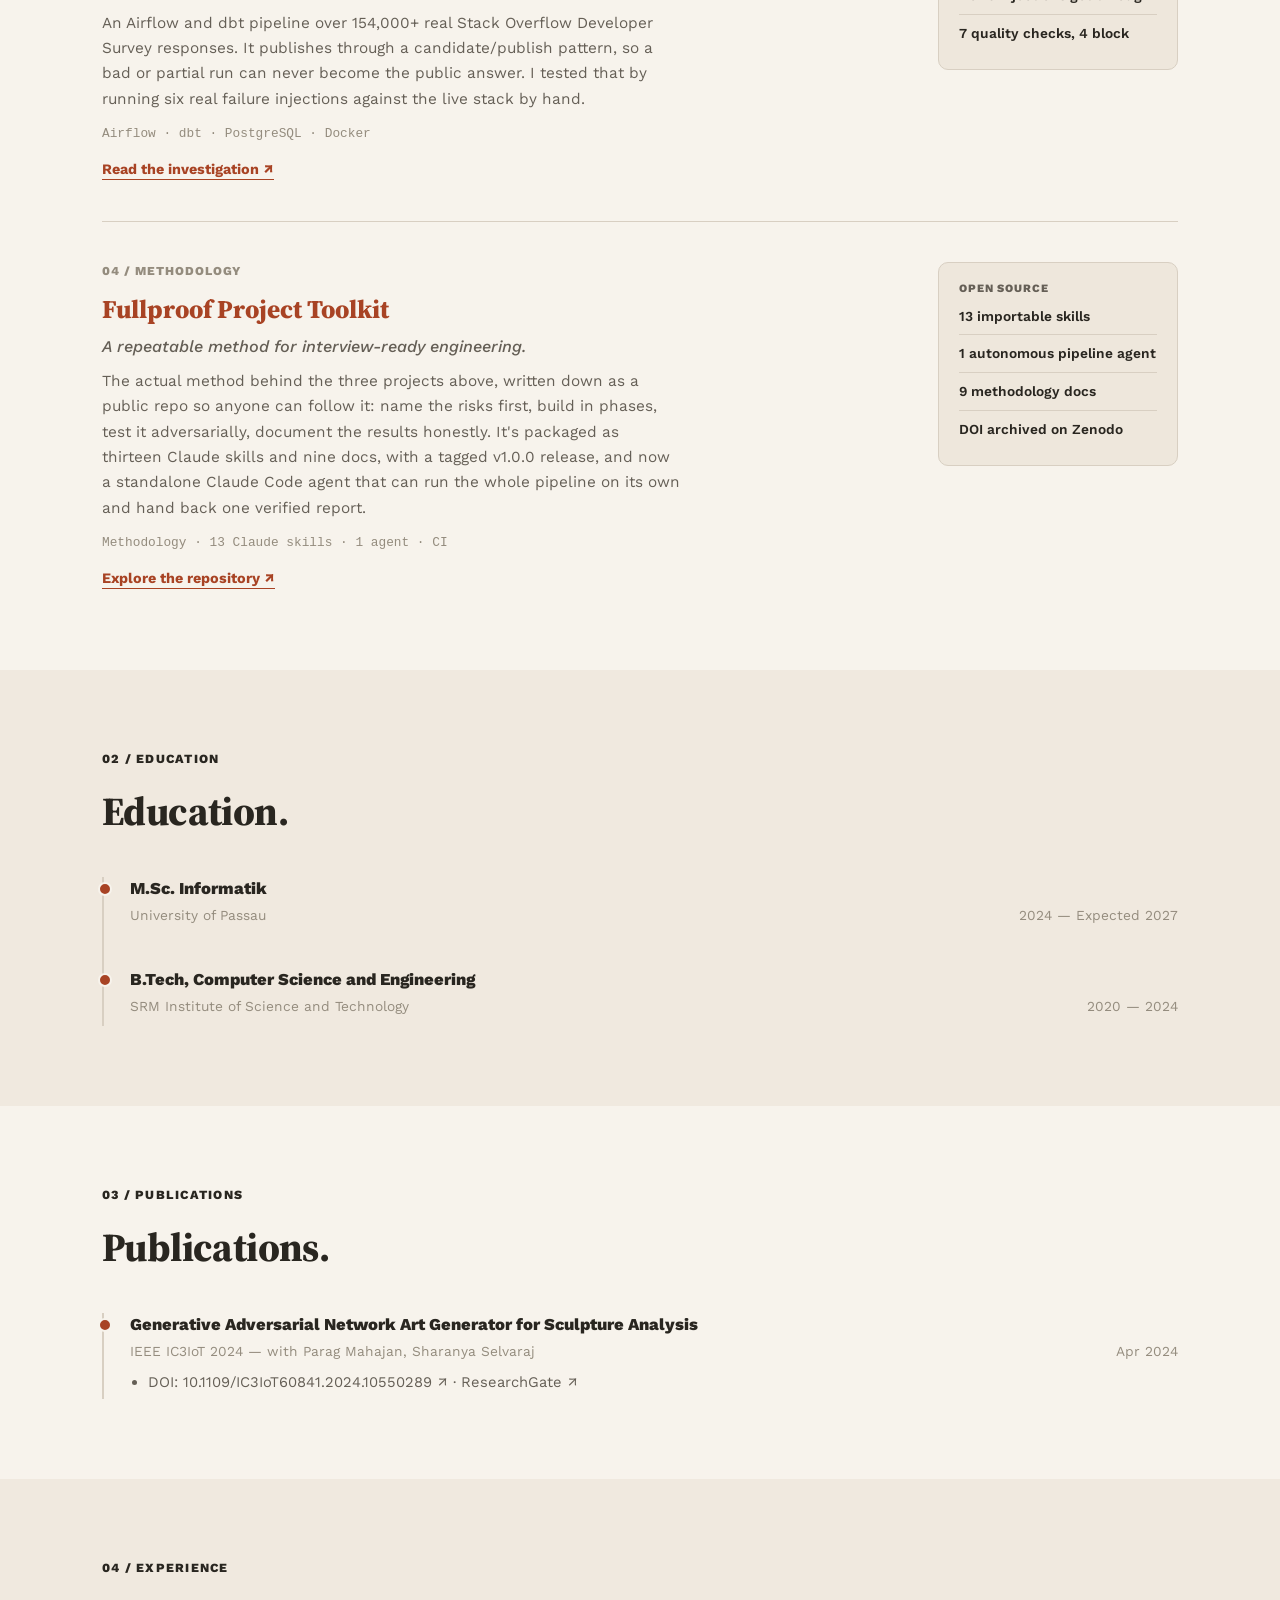
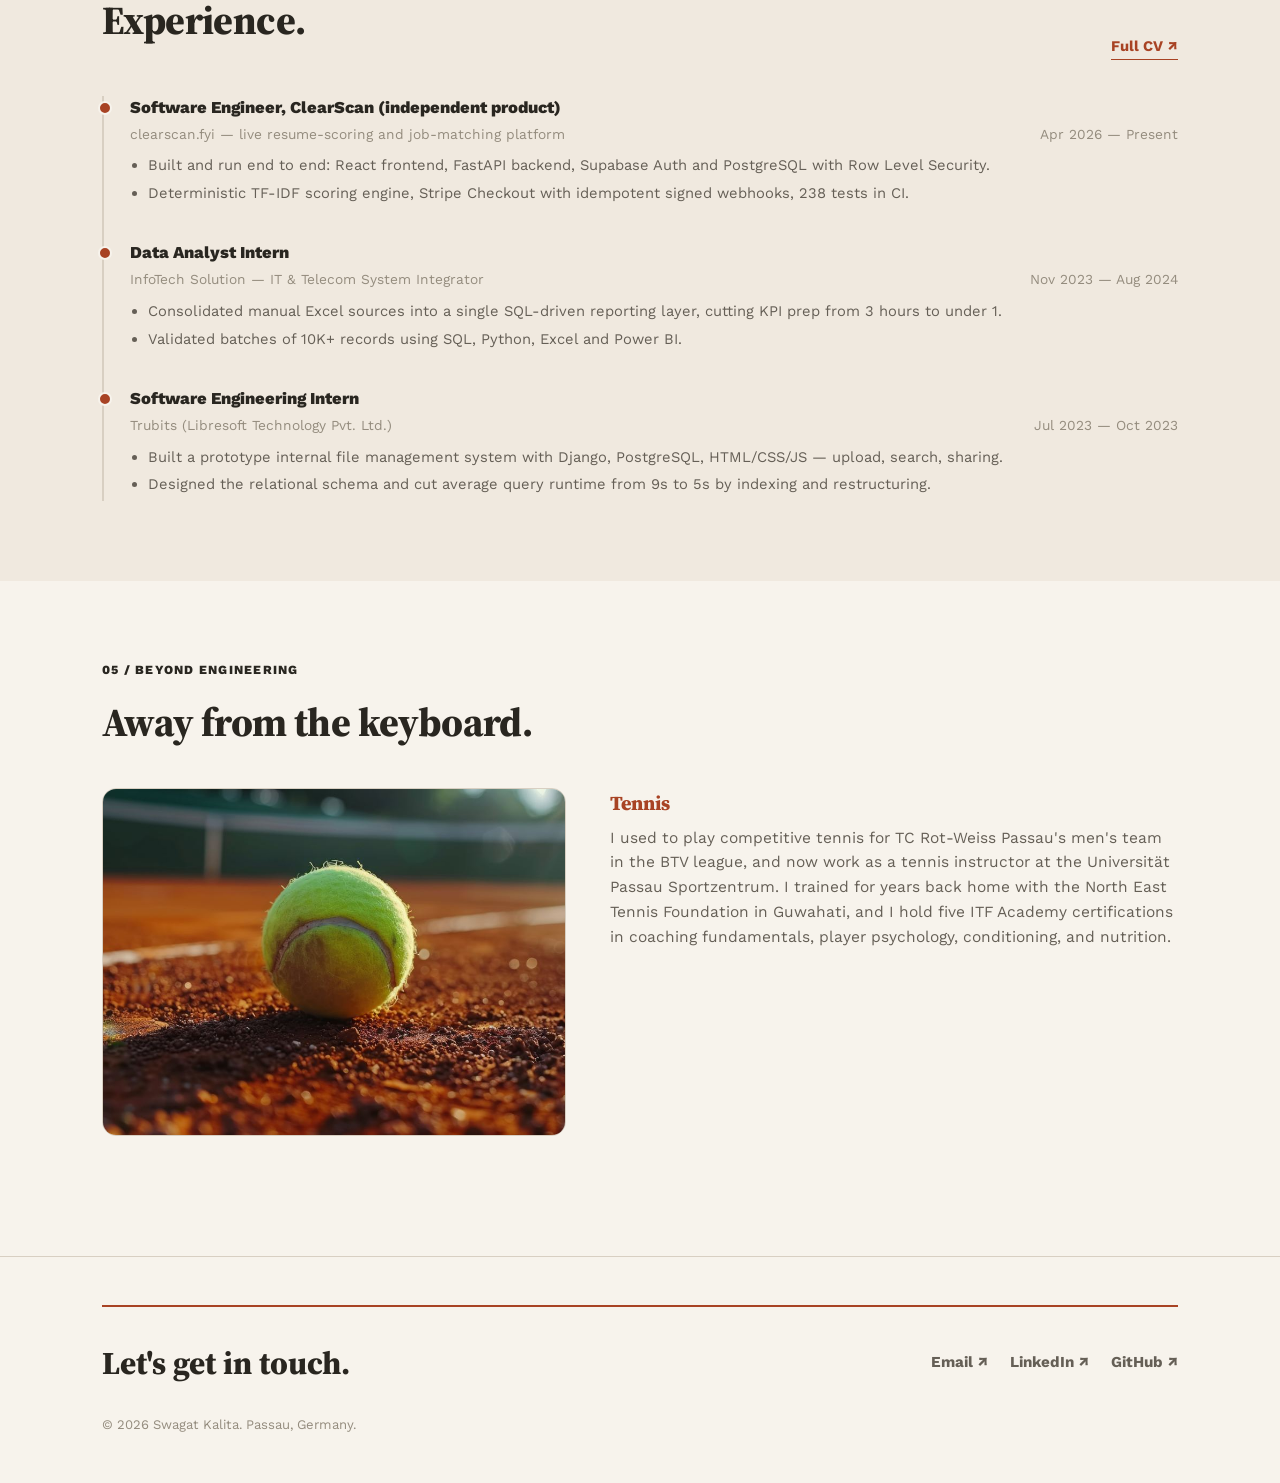
==== commit ec452212: "Simplify and naturalize site copy Rewrite project and bio paragraphs across index, work, and about p" ====
--- a/index.html
+++ b/index.html
@@ -70,7 +70,7 @@
             <span class="ep-num">01 / Product</span>
             <h3>ClearScan</h3>
             <p class="ep-sub">A live product with paying users.</p>
-            <p class="ep-desc">A real, live resume-scoring and job-matching platform — not a demo. Built and run end to end: a deterministic TF-IDF scoring engine, Supabase Auth and PostgreSQL with Row Level Security, and Stripe Checkout with idempotent signed webhooks.</p>
+            <p class="ep-desc">It's a real, live resume-scoring and job-matching platform, not a demo. I built and run it myself, end to end: a deterministic TF-IDF scoring engine, Supabase Auth and PostgreSQL with row-level security, and Stripe Checkout with signed, idempotent webhooks.</p>
             <p class="ep-tags">FastAPI · React · Supabase · Stripe</p>
             <a href="work.html#clearscan" class="ep-link">Read the product case study ↗</a>
           </div>
@@ -89,7 +89,7 @@
             <span class="ep-num">02 / Systems</span>
             <h3>FlashBuy</h3>
             <p class="ep-sub">A split-brain failure. A fencing-token fix.</p>
-            <p class="ep-desc">A flash-sale checkout backend built around one invariant: fixed stock is never oversold, no matter how many buyers hit it at once — row-level locking, idempotency keys, and leader election, then the leader, Redis, and Postgres were killed mid-sale on purpose to prove it holds.</p>
+            <p class="ep-desc">A flash-sale checkout backend built around one rule: stock can never be oversold, no matter how many buyers hit it at once. I used row-level locking, idempotency keys, and leader election to enforce that — then killed the leader, Redis, and Postgres mid-sale on purpose to see if it would hold.</p>
             <p class="ep-tags">FastAPI · PostgreSQL · Redis · Locust</p>
             <a href="work.html#flashbuy" class="ep-link">Read the failure investigation ↗</a>
           </div>
@@ -108,7 +108,7 @@
             <span class="ep-num">03 / Data</span>
             <h3>Survey Pipeline</h3>
             <p class="ep-sub">Protecting publication from silently wrong data.</p>
-            <p class="ep-desc">An Airflow + dbt + PostgreSQL pipeline over 154,000+ real Stack Overflow Developer Survey responses, built on a candidate/publish pattern so a bad or partial run can never become the published answer — tested with six hand-run failure injections against a real stack.</p>
+            <p class="ep-desc">An Airflow and dbt pipeline over 154,000+ real Stack Overflow Developer Survey responses. It publishes through a candidate/publish pattern, so a bad or partial run can never become the public answer. I tested that by running six real failure injections against the live stack by hand.</p>
             <p class="ep-tags">Airflow · dbt · PostgreSQL · Docker</p>
             <a href="work.html#sopipeline" class="ep-link">Read the investigation ↗</a>
           </div>
@@ -127,7 +127,7 @@
             <span class="ep-num">04 / Methodology</span>
             <h3>Fullproof Project Toolkit</h3>
             <p class="ep-sub">A repeatable method for interview-ready engineering.</p>
-            <p class="ep-desc">The phase-by-phase method behind the three projects above, written down as a public repo so anyone can follow it: name the risks, build in phases, test adversarially, document honestly. Thirteen importable Claude skills, nine docs, a tagged v1.0.0 release — and now a standalone Claude Code agent that runs the whole pipeline autonomously and hands back one verified report.</p>
+            <p class="ep-desc">The actual method behind the three projects above, written down as a public repo so anyone can follow it: name the risks first, build in phases, test it adversarially, document the results honestly. It's packaged as thirteen Claude skills and nine docs, with a tagged v1.0.0 release, and now a standalone Claude Code agent that can run the whole pipeline on its own and hand back one verified report.</p>
             <p class="ep-tags">Methodology · 13 Claude skills · 1 agent · CI</p>
             <a href="work.html#fullproof" class="ep-link">Explore the repository ↗</a>
           </div>
@@ -241,7 +241,7 @@
         <div class="reveal reveal-delay-1">
           <div class="beyond-block">
             <h3>Tennis</h3>
-            <p>I played competitive tennis on TC Rot-Weiss Passau's men's team in the BTV league, and work as a Tennis Instructor at the Universität Passau Sportzentrum. I trained for years with the North East Tennis Foundation in Guwahati before moving to Germany, and hold five ITF Academy certifications covering coaching fundamentals, player psychology, conditioning, and nutrition.</p>
+            <p>I used to play competitive tennis for TC Rot-Weiss Passau's men's team in the BTV league, and now work as a tennis instructor at the Universität Passau Sportzentrum. I trained for years back home with the North East Tennis Foundation in Guwahati, and I hold five ITF Academy certifications in coaching fundamentals, player psychology, conditioning, and nutrition.</p>
           </div>
         </div>
       </div>
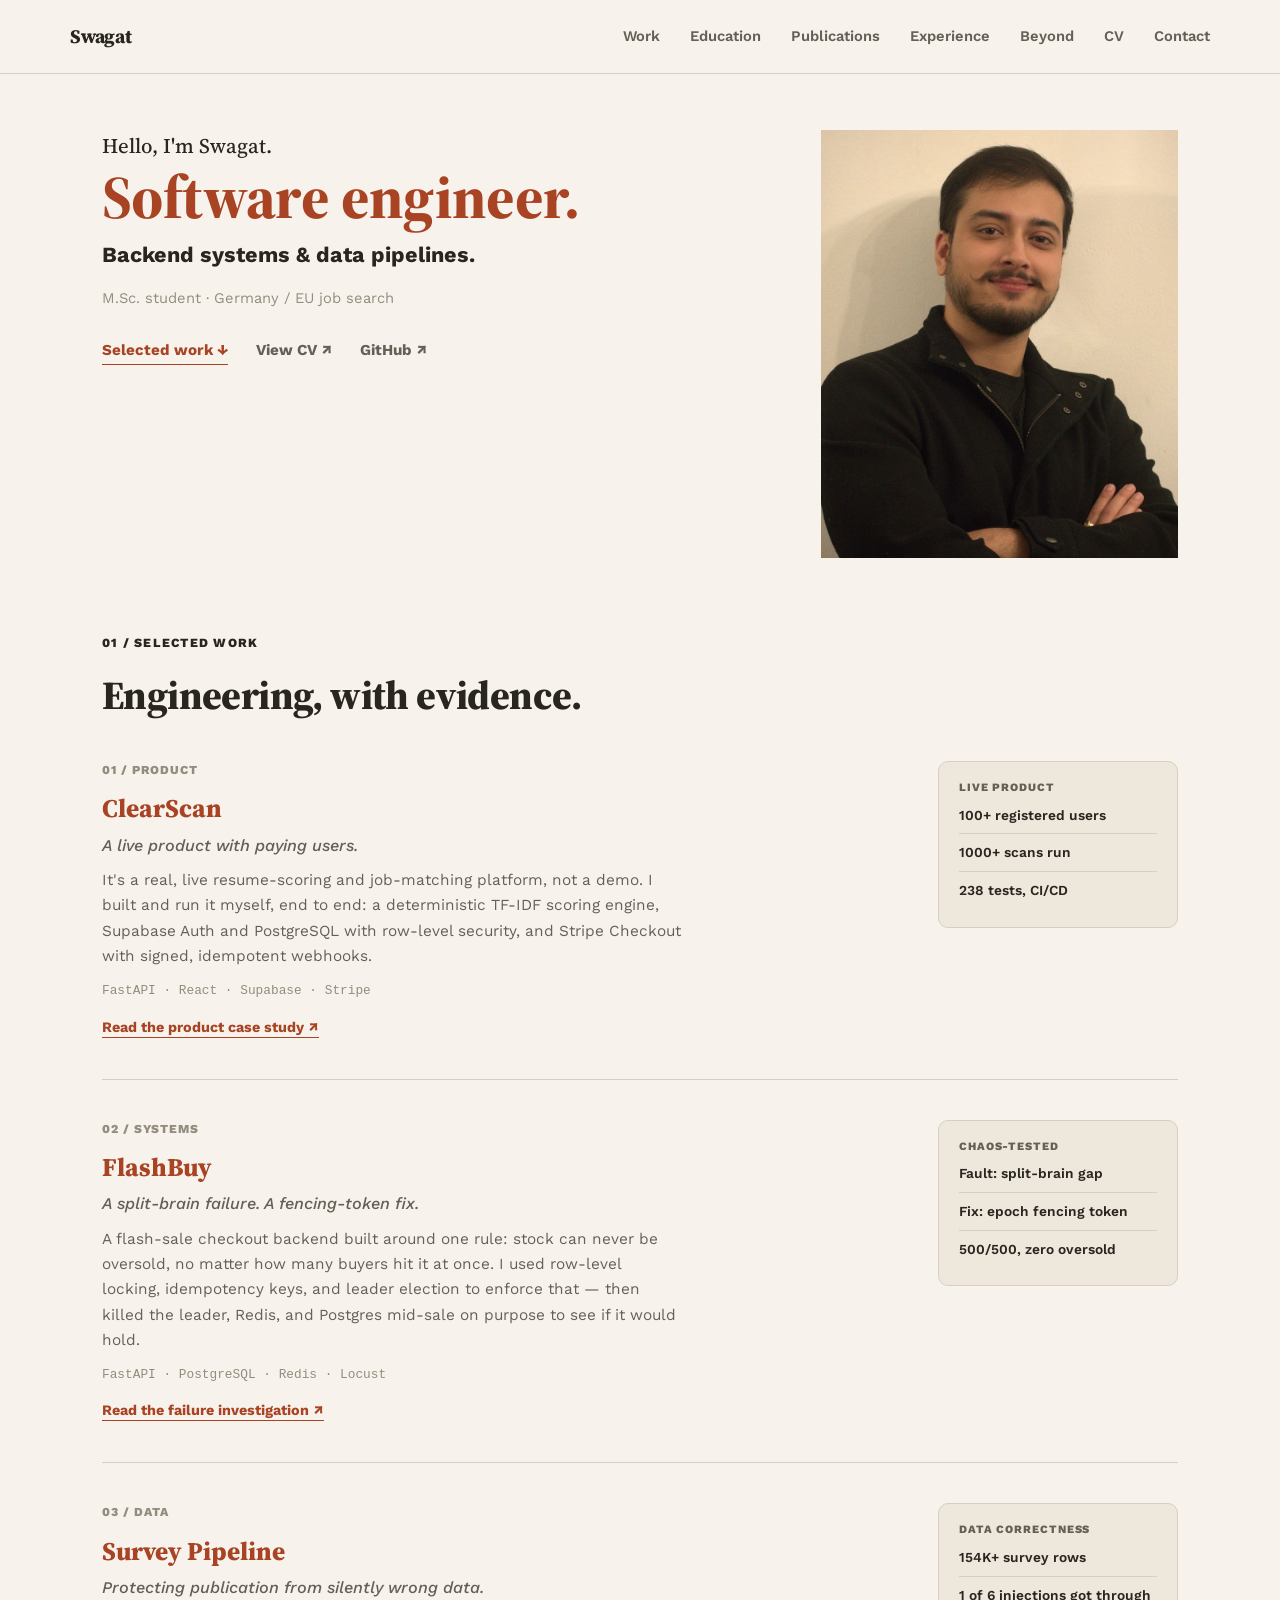
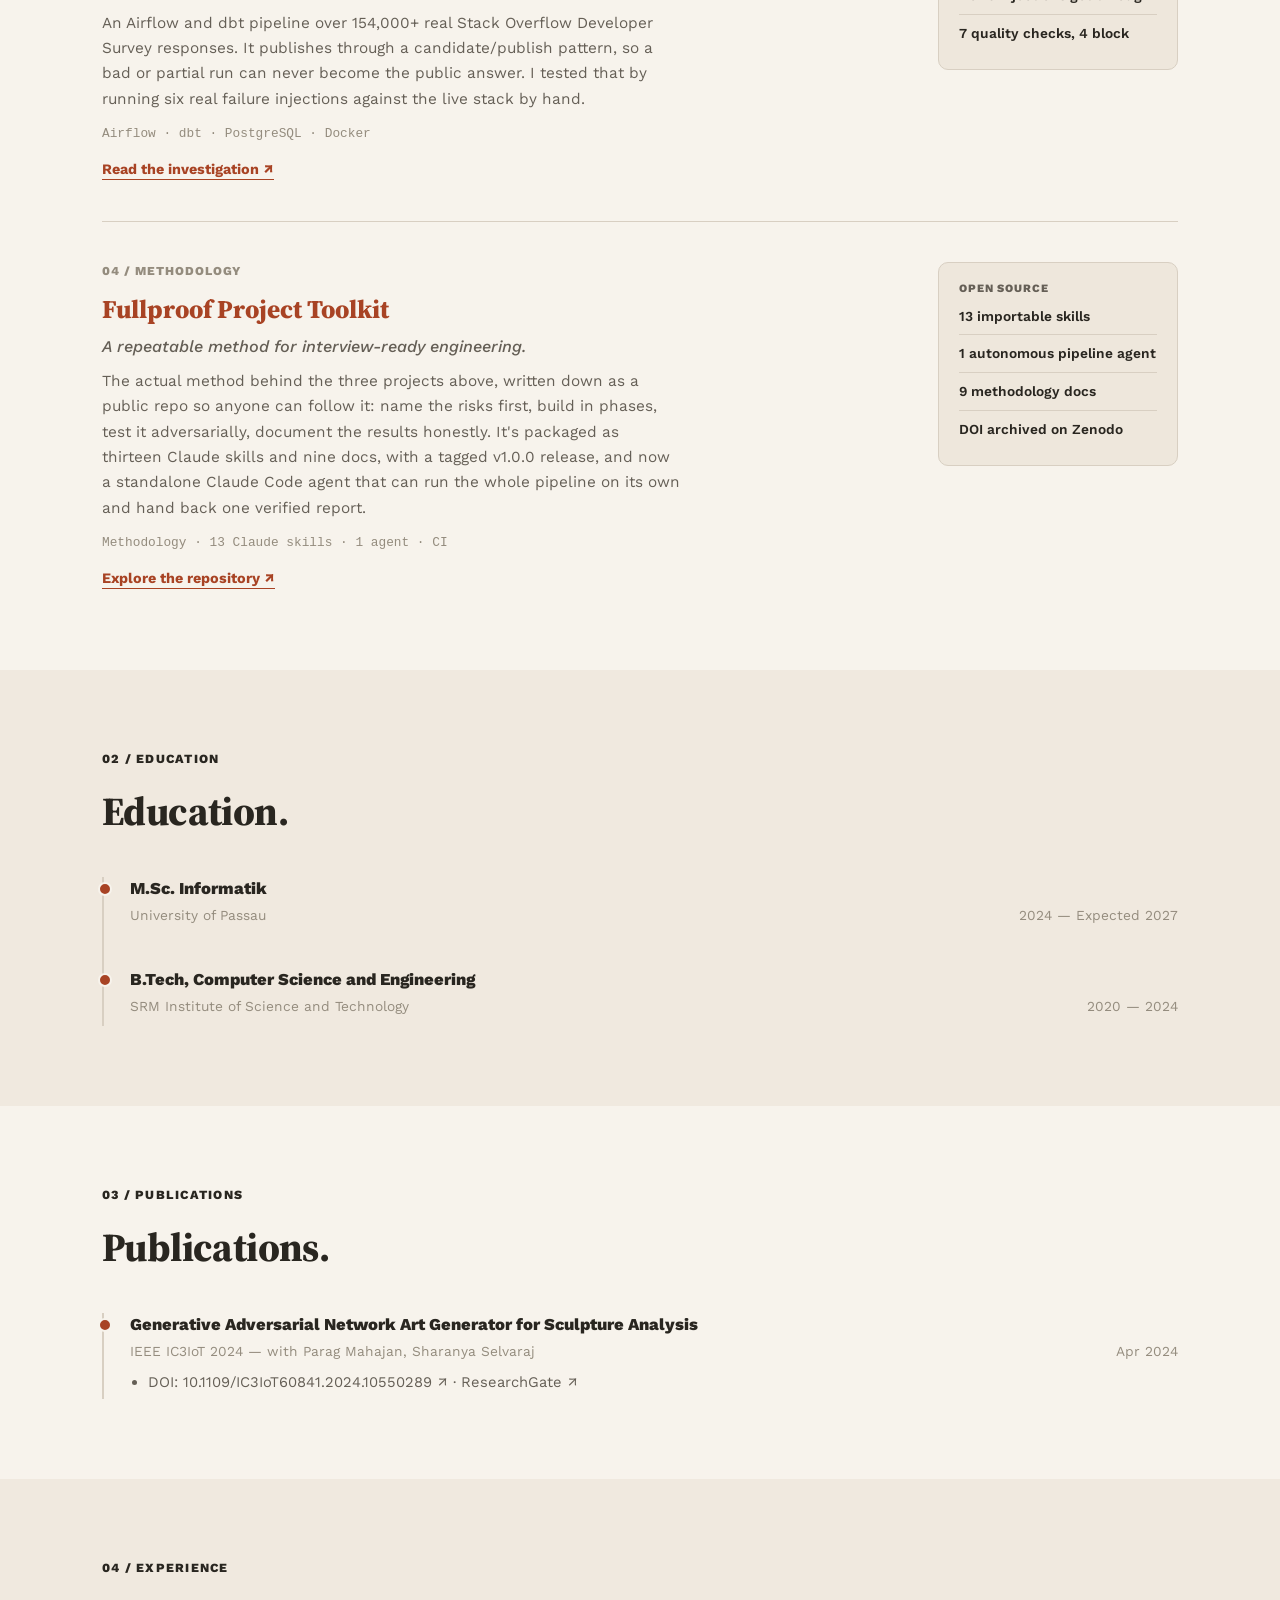
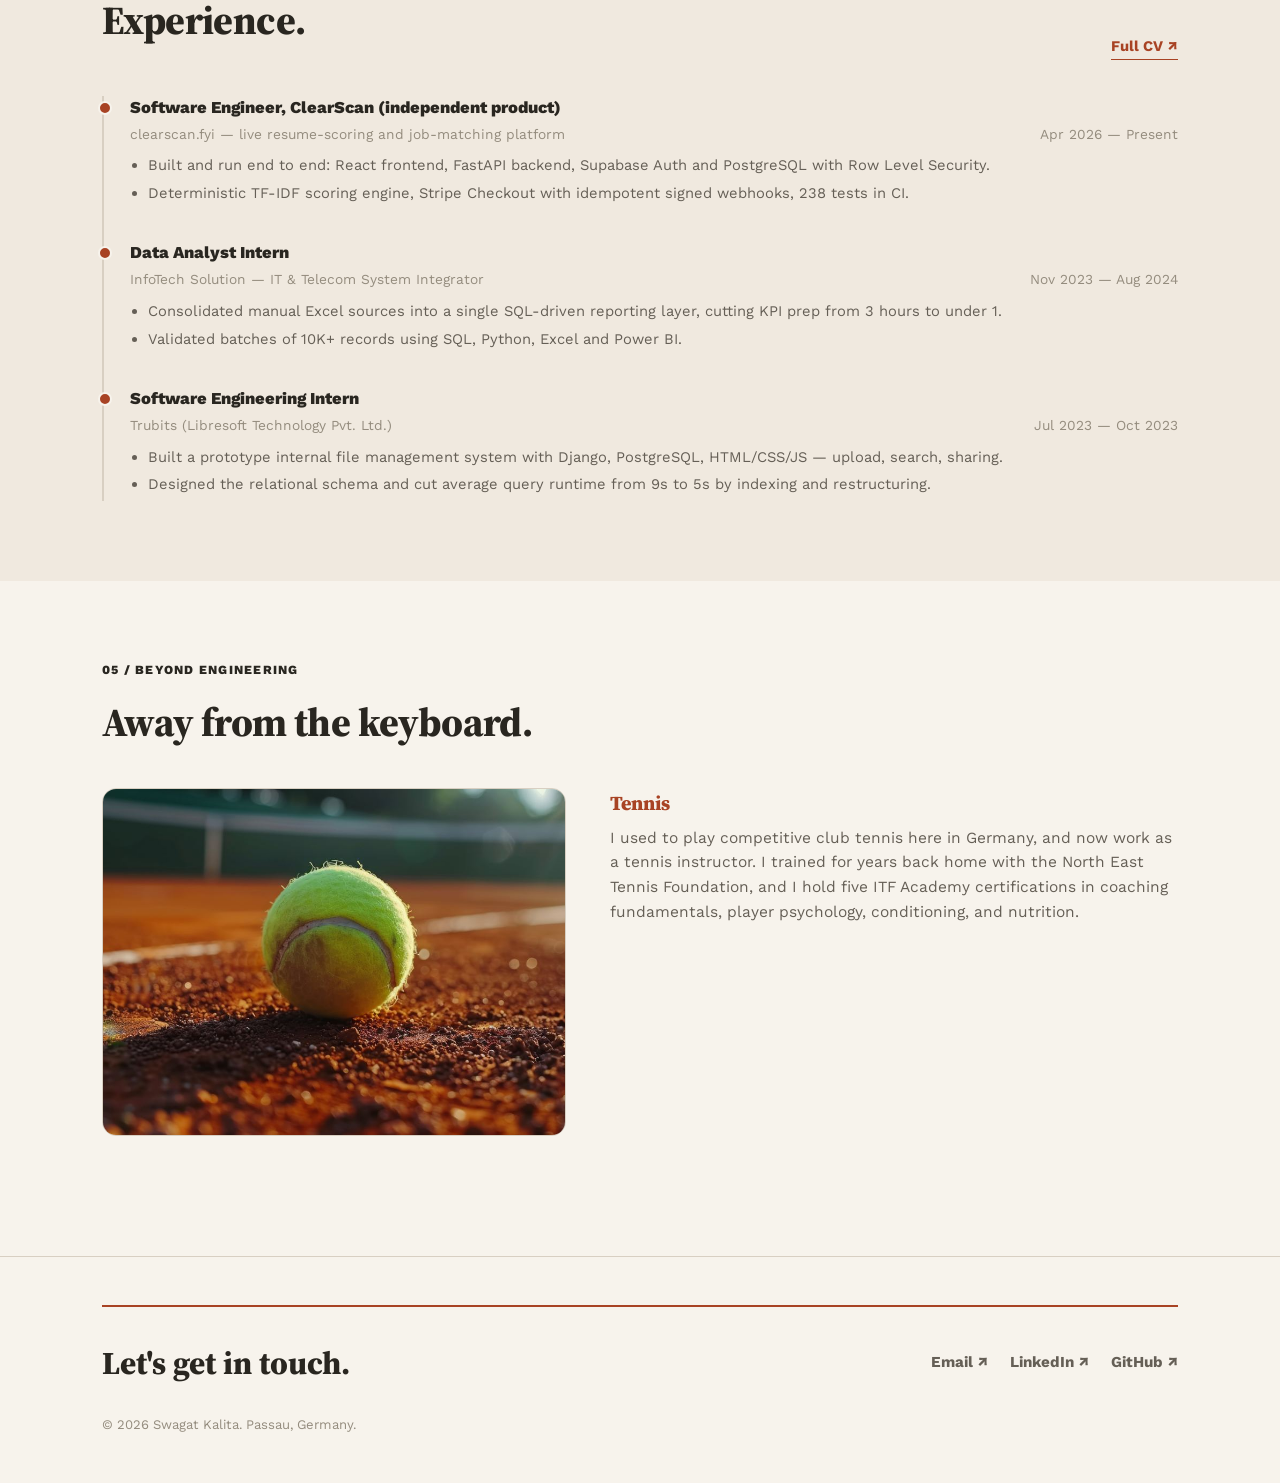
==== commit 4ffdbb2c: "Drop club/venue names from tennis bio, vary German phrasing Keep the tennis and German mentions gene" ====
--- a/index.html
+++ b/index.html
@@ -241,7 +241,7 @@
         <div class="reveal reveal-delay-1">
           <div class="beyond-block">
             <h3>Tennis</h3>
-            <p>I used to play competitive tennis for TC Rot-Weiss Passau's men's team in the BTV league, and now work as a tennis instructor at the Universität Passau Sportzentrum. I trained for years back home with the North East Tennis Foundation in Guwahati, and I hold five ITF Academy certifications in coaching fundamentals, player psychology, conditioning, and nutrition.</p>
+            <p>I used to play competitive club tennis here in Germany, and now work as a tennis instructor. I trained for years back home with the North East Tennis Foundation, and I hold five ITF Academy certifications in coaching fundamentals, player psychology, conditioning, and nutrition.</p>
           </div>
         </div>
       </div>
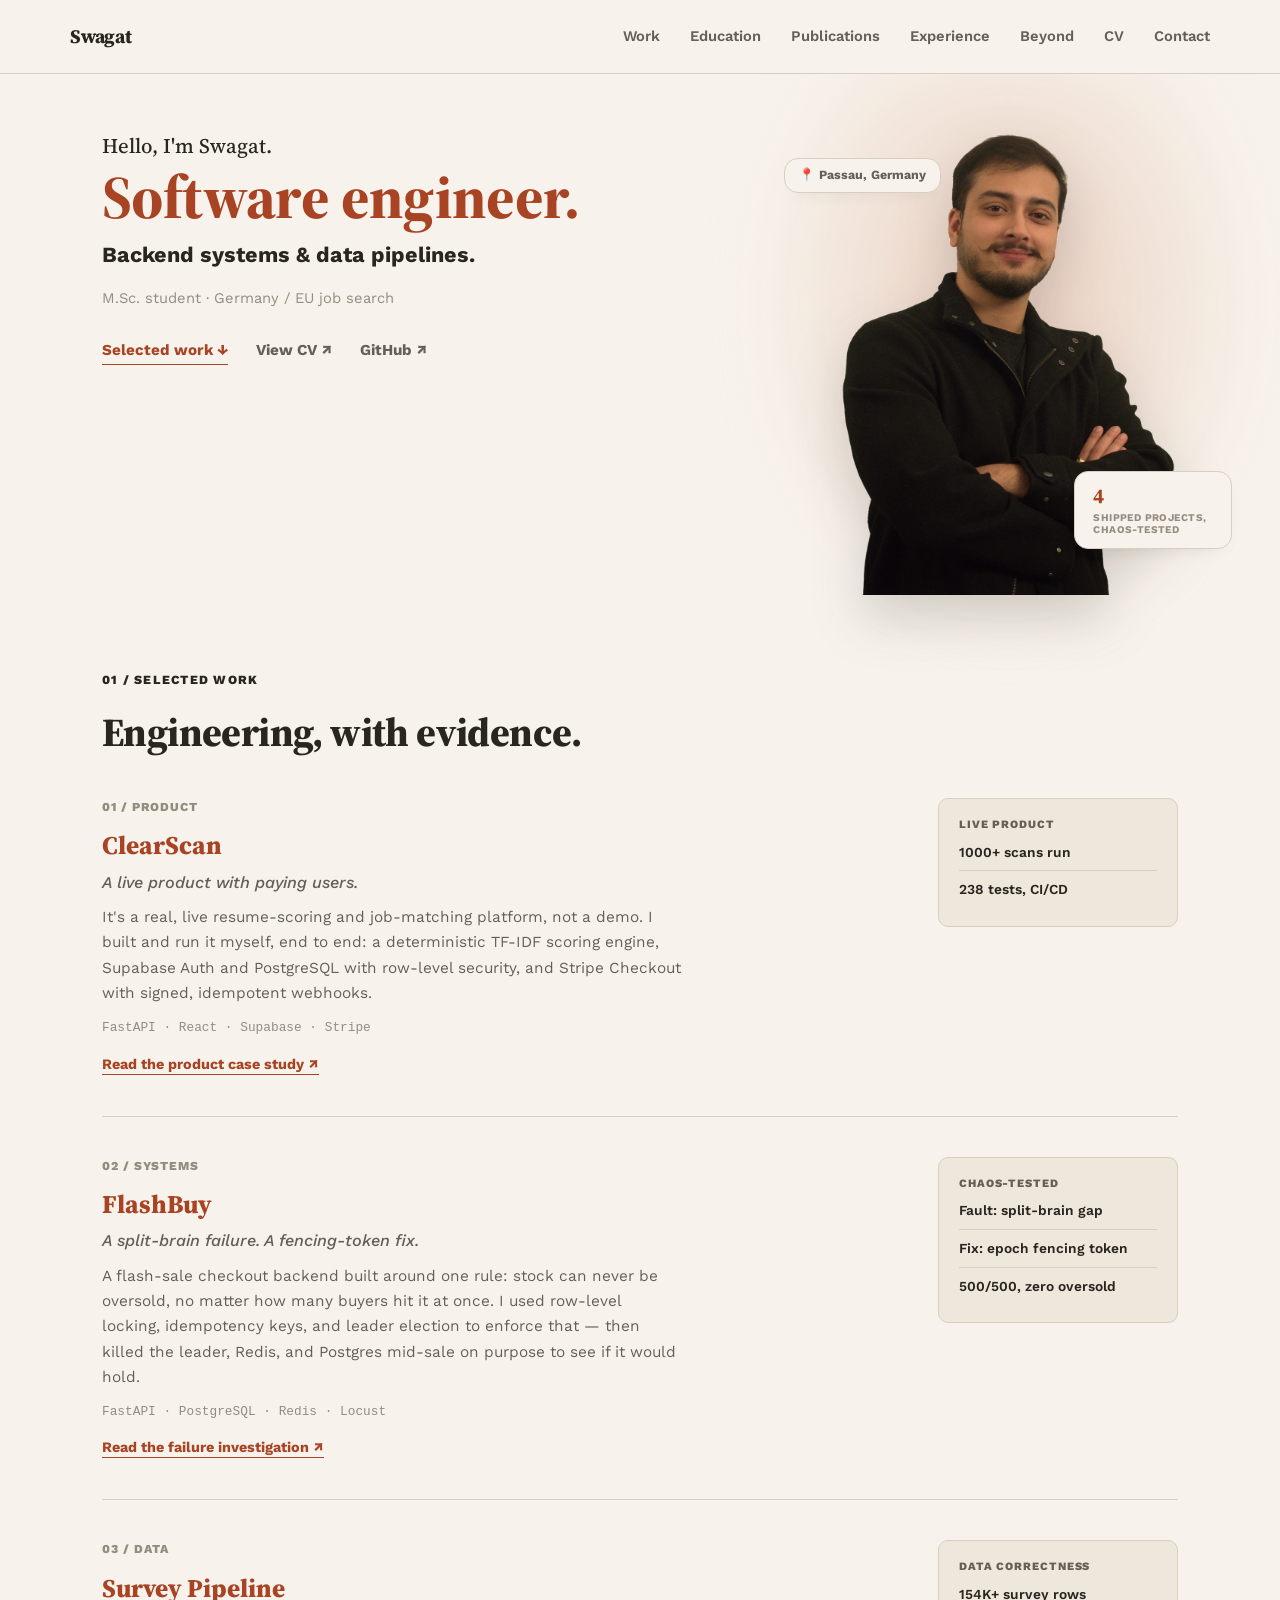
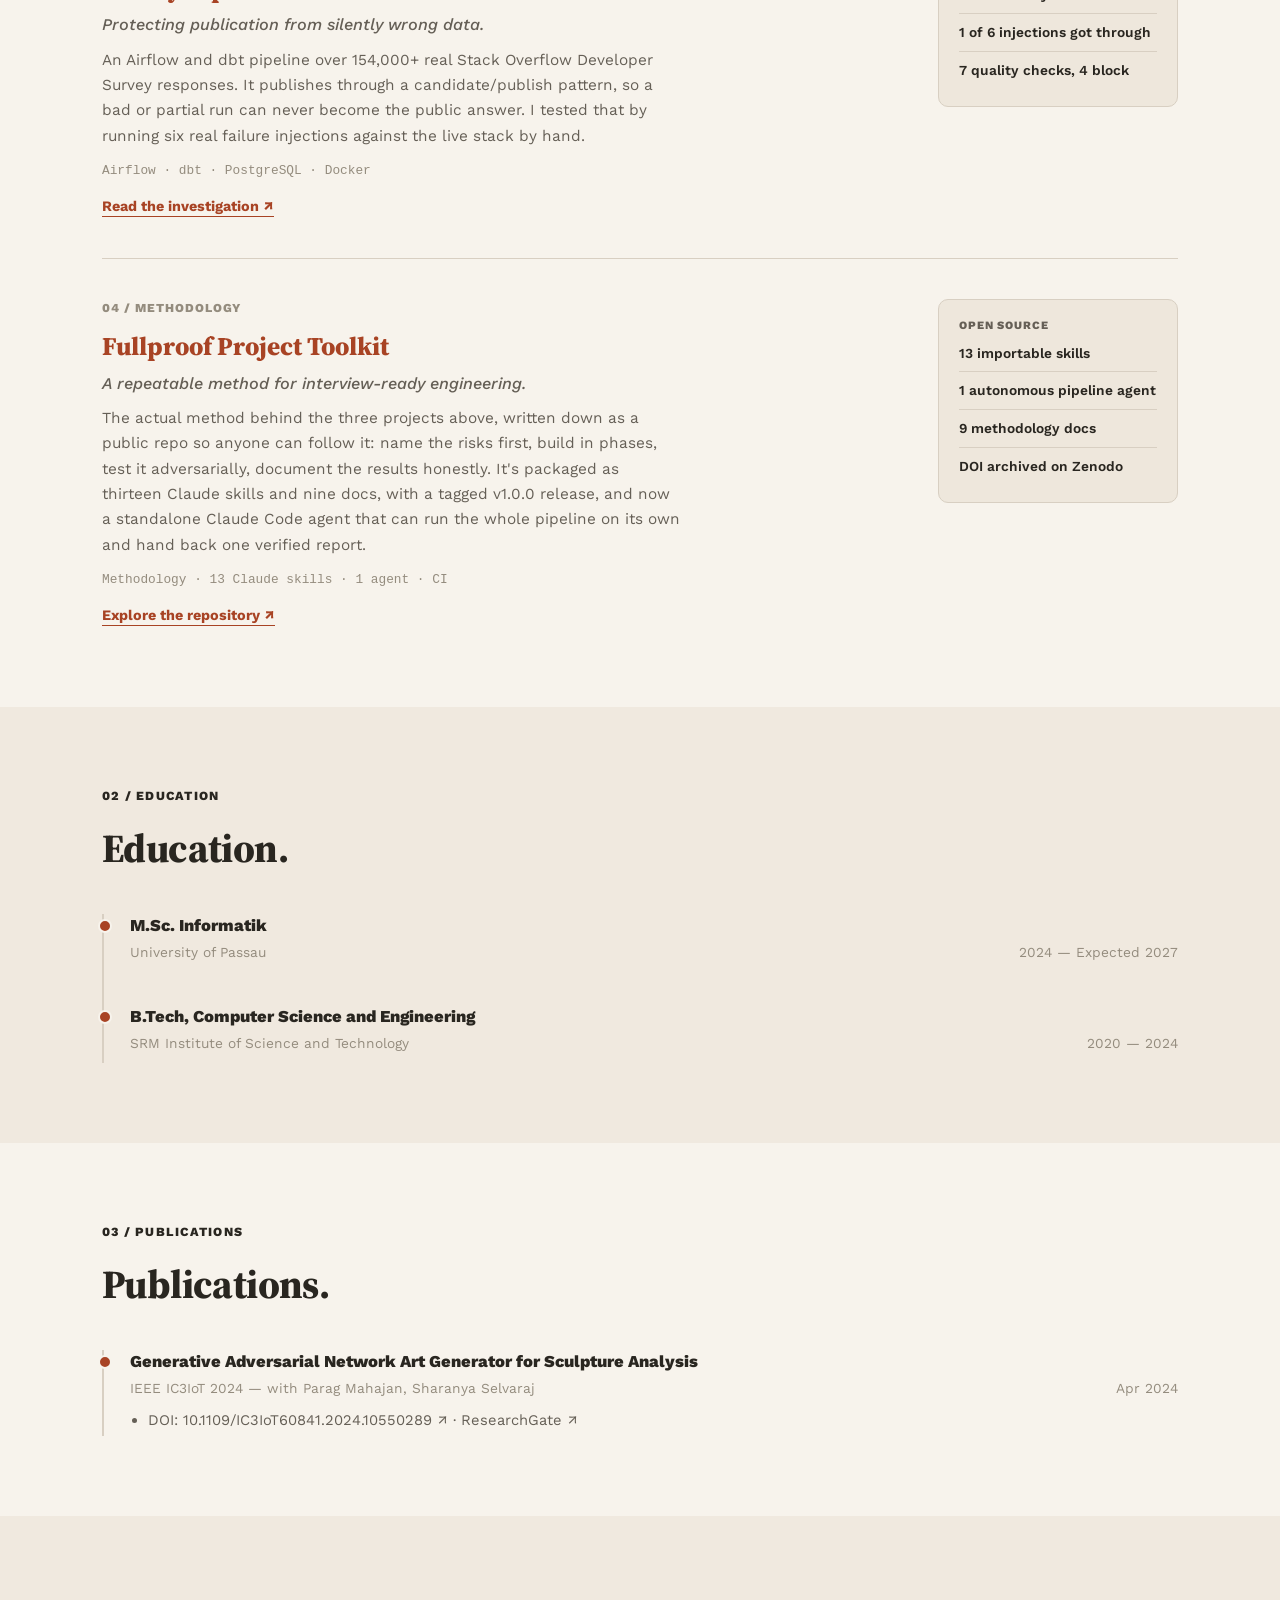
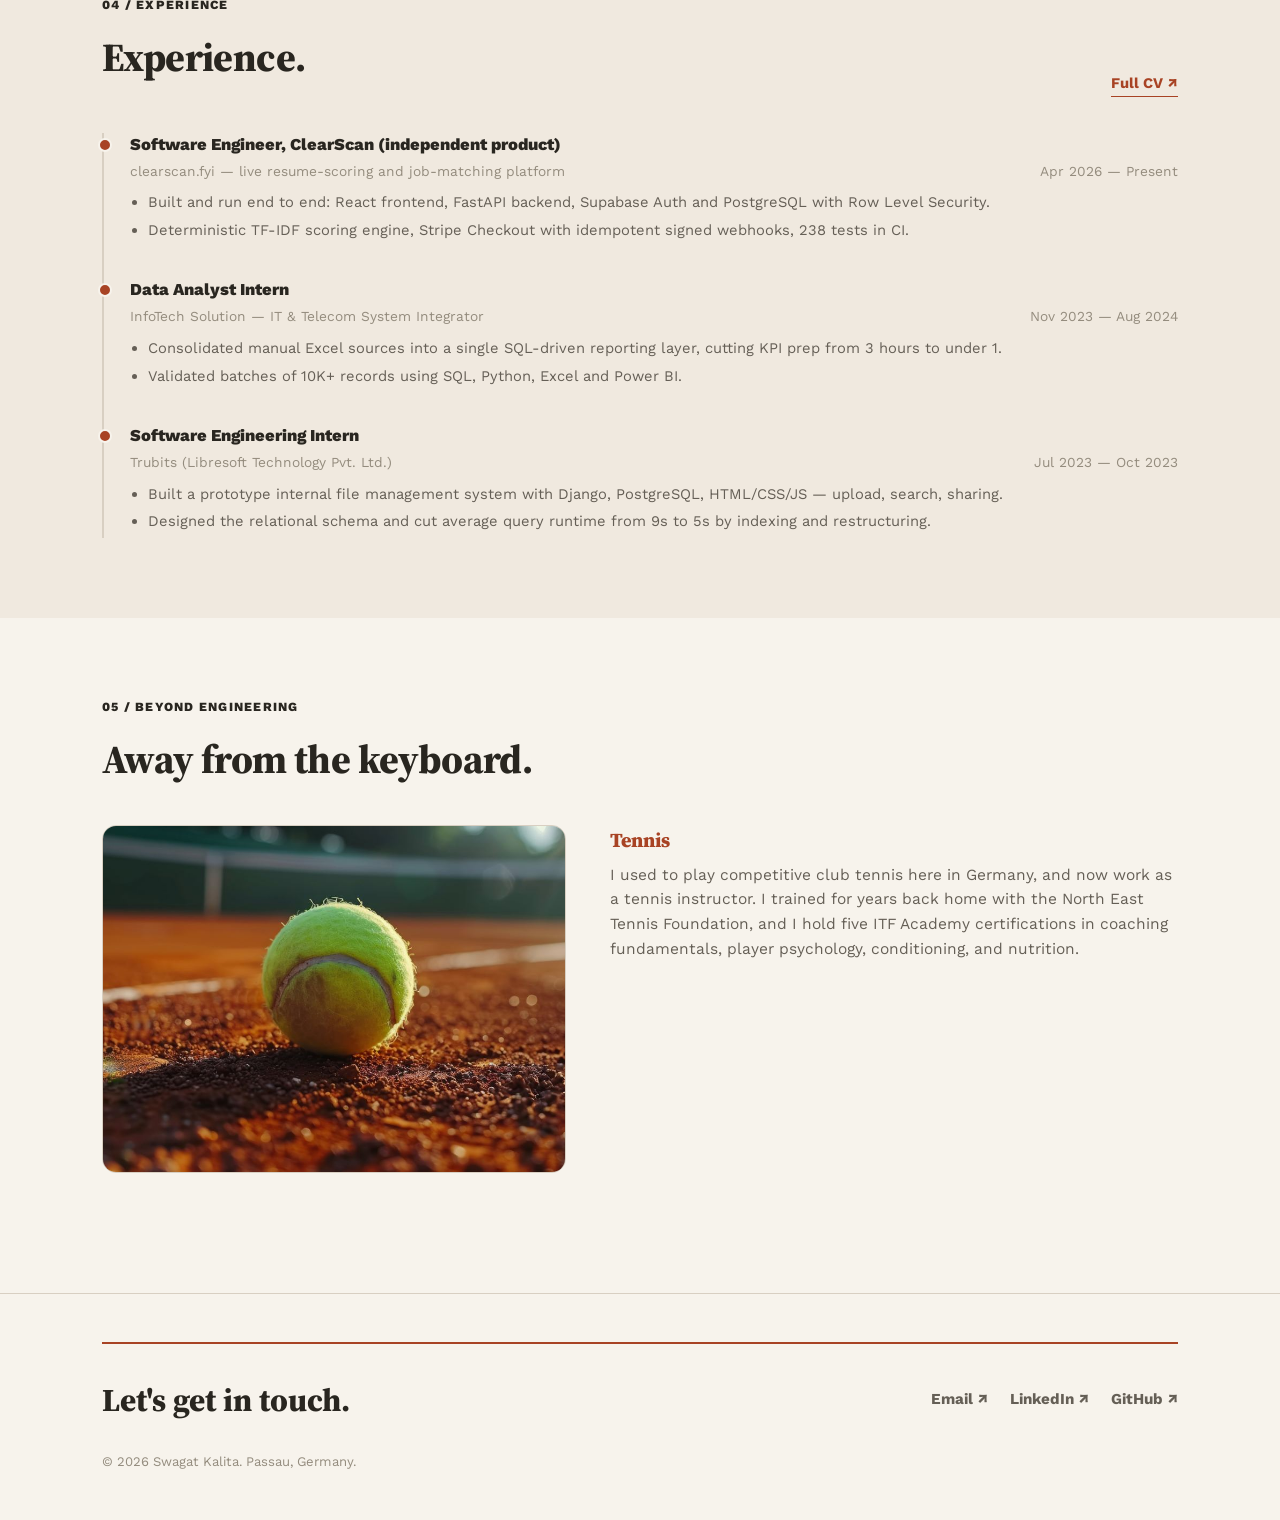
==== commit da17d0ba: "Redesign hero with new photo, glow, and fact cards; drop ClearScan user counts; regen OG image" ====
--- a/index.html
+++ b/index.html
@@ -51,7 +51,9 @@
         </div>
       </div>
       <div class="hero-photo">
-        <img src="assets/portrait.jpg" alt="Swagat Kalita" width="900" height="1125">
+        <img src="assets/portrait.webp" alt="Swagat Kalita">
+        <div class="hero-fact hero-fact-location">📍 Passau, Germany</div>
+        <div class="hero-fact hero-fact-stat"><b>4</b><span>shipped projects, chaos-tested</span></div>
       </div>
     </div>
   </header>
@@ -77,7 +79,6 @@
           <aside class="ep-evidence">
             <span class="ep-evidence-label">Live product</span>
             <ul>
-              <li>100+ registered users</li>
               <li>1000+ scans run</li>
               <li>238 tests, CI/CD</li>
             </ul>
--- a/css/styles.css
+++ b/css/styles.css
@@ -245,20 +245,78 @@
 .hero-links a.secondary:hover { color: var(--ink); border-color: var(--border); }
 
 .hero-photo {
+  position: relative;
   width: 100%;
-  aspect-ratio: 4 / 4.8;
+  max-width: 340px;
+  margin: 0 0 0 auto;
+}
+.hero-photo::before {
+  content: '';
+  position: absolute;
+  inset: -16% -26% -10%;
+  z-index: 0;
+  background: radial-gradient(ellipse at 50% 42%, var(--accent-soft) 0%, rgba(232, 201, 184, 0) 72%);
+  filter: blur(36px);
+  opacity: 0.9;
 }
 .hero-photo img {
+  position: relative;
+  z-index: 1;
   width: 100%;
-  height: 100%;
-  object-fit: cover;
-  object-position: top center;
+  height: auto;
+  display: block;
+  filter: drop-shadow(0 22px 26px rgba(41, 38, 32, 0.18));
+}
+
+.hero-fact {
+  position: absolute;
+  z-index: 2;
+  background: var(--bg);
+  border: 1px solid var(--border);
+  border-radius: var(--radius-md);
+  box-shadow: var(--shadow-sm);
+  line-height: 1.2;
+}
+
+.hero-fact-location {
+  top: 6%;
+  left: -16%;
+  padding: 9px 14px;
+  font-size: 0.78rem;
+  font-weight: 700;
+  color: var(--ink-soft);
+  white-space: nowrap;
+}
+
+.hero-fact-stat {
+  bottom: 10%;
+  right: -16%;
+  display: flex;
+  flex-direction: column;
+  gap: 2px;
+  padding: 12px 18px;
+}
+.hero-fact-stat b {
+  font-family: 'Source Serif 4', serif;
+  font-size: 1.3rem;
+  color: var(--accent);
+}
+.hero-fact-stat span {
+  display: block;
+  max-width: 120px;
+  font-size: 0.64rem;
+  font-weight: 700;
+  text-transform: uppercase;
+  letter-spacing: 0.04em;
+  color: var(--ink-faint);
 }
 
 @media (max-width: 860px) {
   .hero { padding: 36px 0 56px; }
   .hero-grid { grid-template-columns: 1fr; gap: 32px; }
-  .hero-photo { max-width: 320px; margin: 0 auto; order: -1; }
+  .hero-photo { max-width: 260px; margin: 0 auto; order: -1; }
+  .hero-fact-location { left: -4%; top: -8%; }
+  .hero-fact-stat { right: -4%; bottom: -10%; }
 }
 
 /* ---------- Sections (general) ---------- */
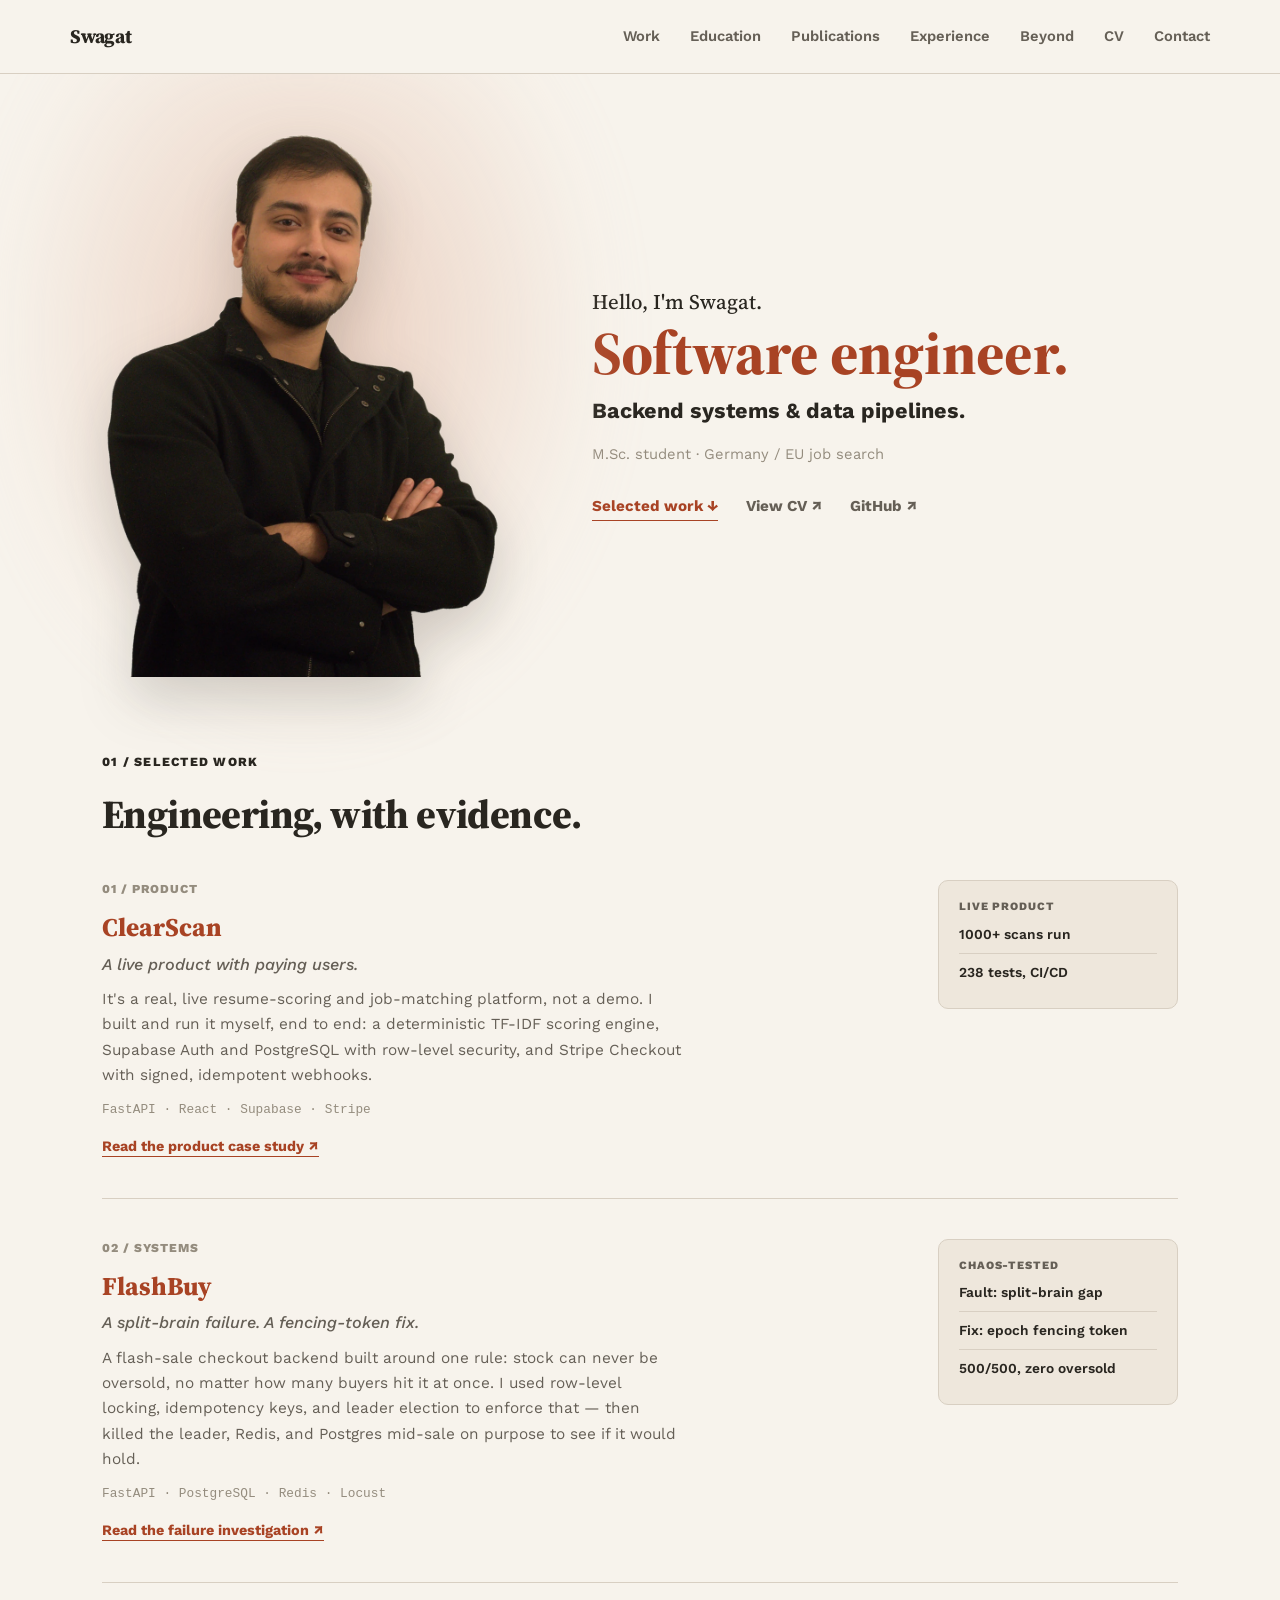
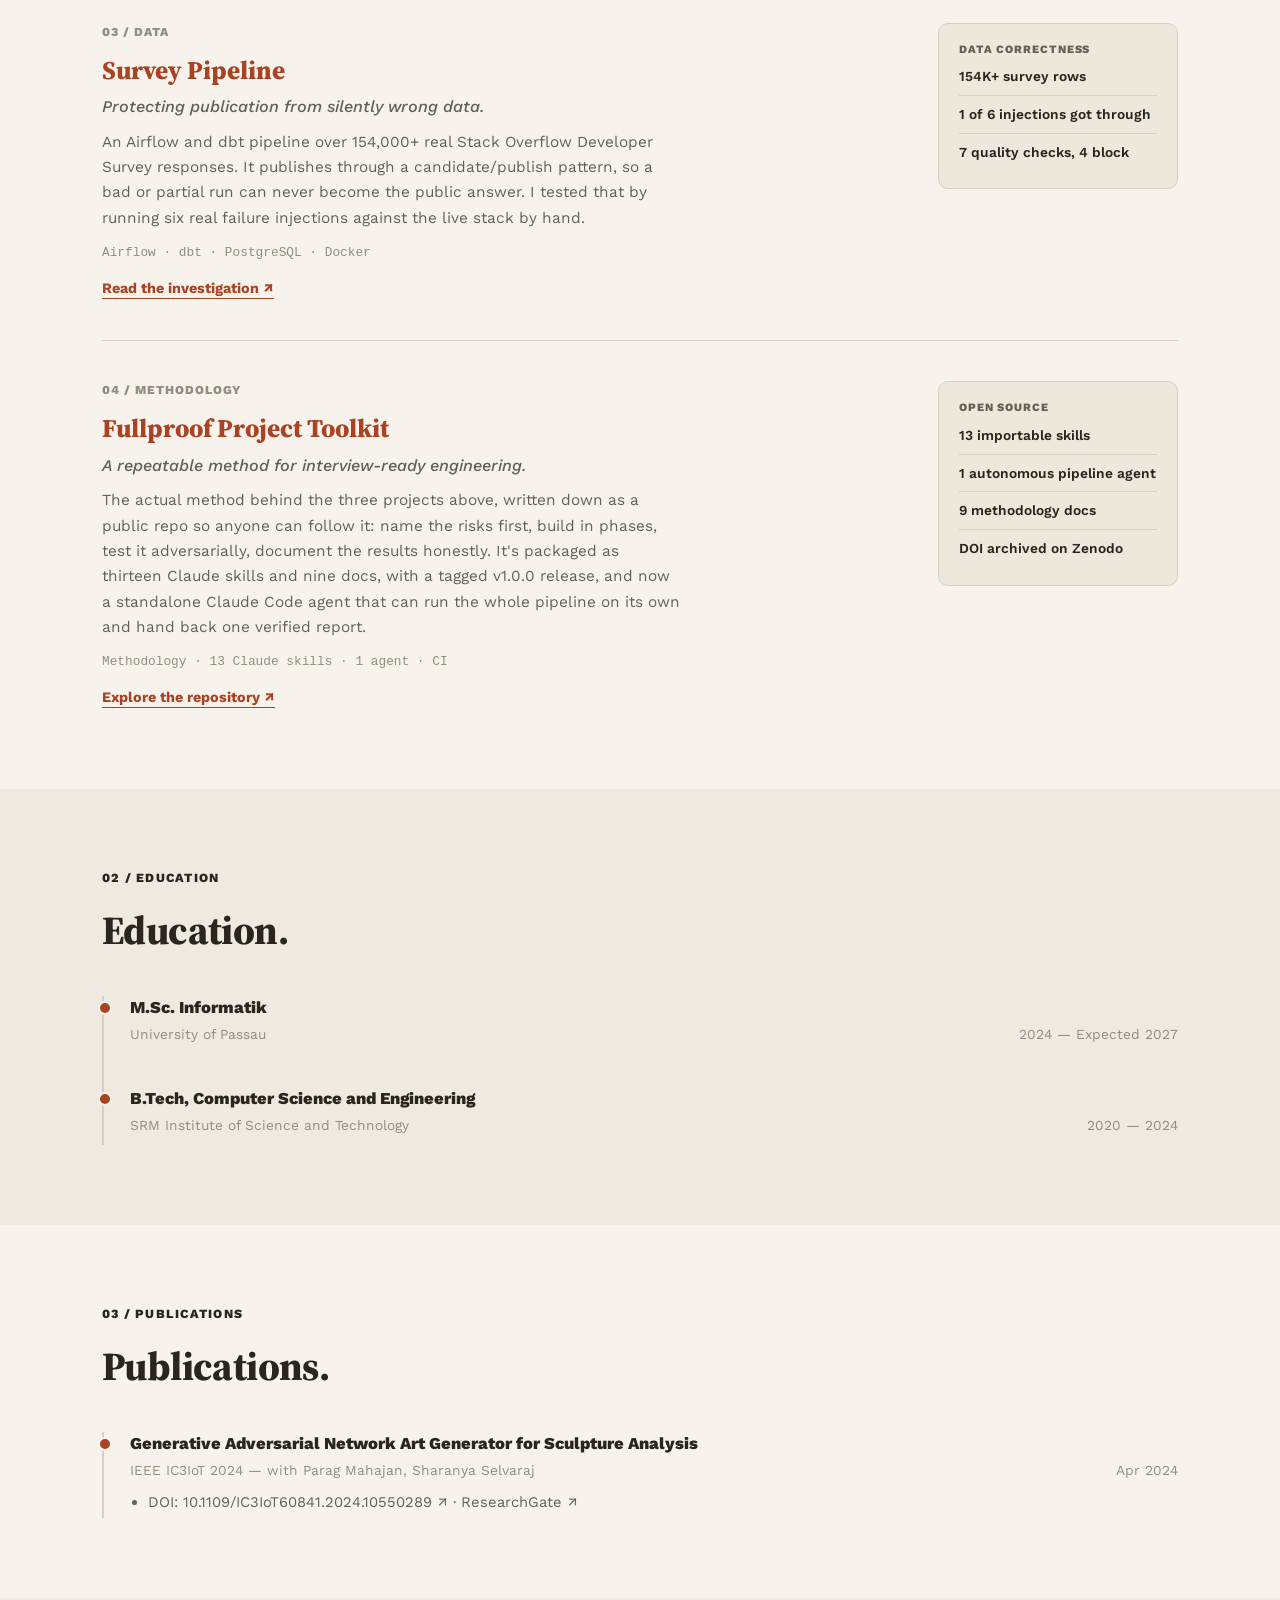
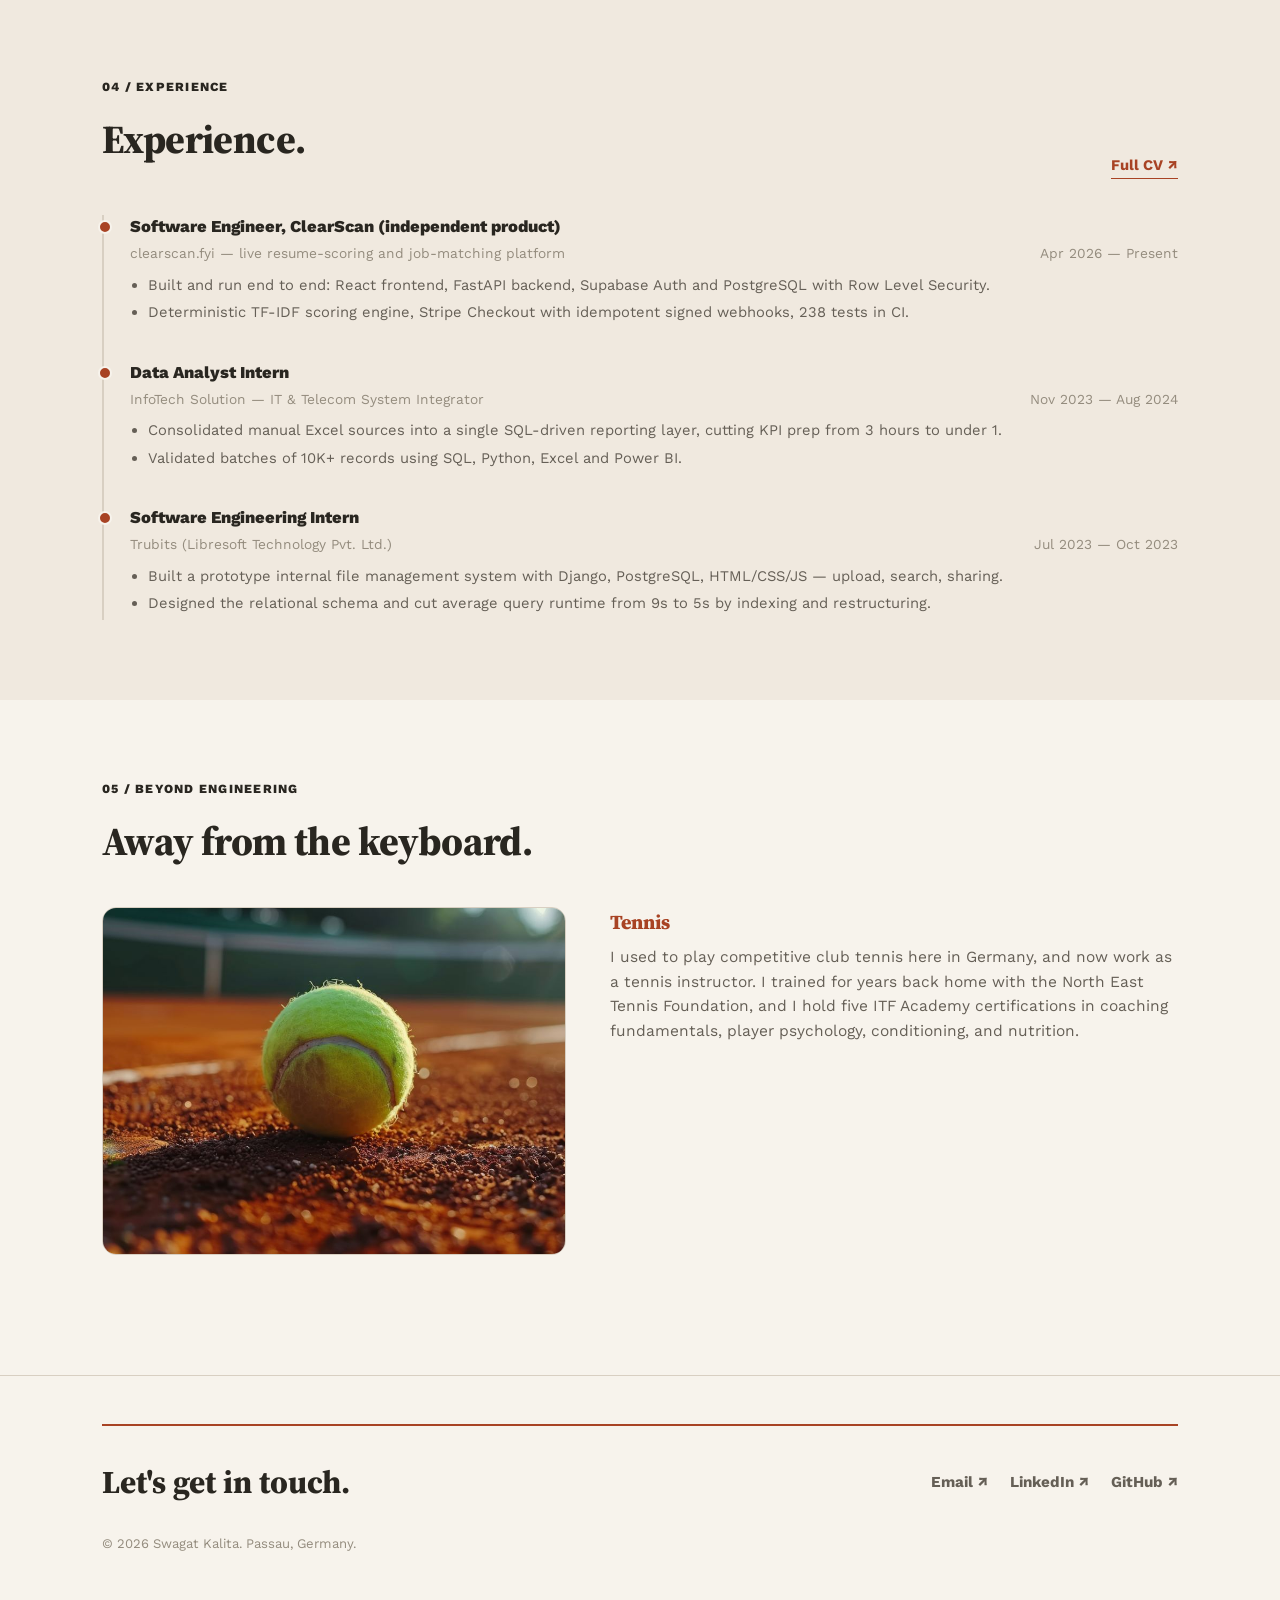
==== commit 7270d297: "Swap hero to photo-left layout, drop the floating fact cards" ====
--- a/index.html
+++ b/index.html
@@ -39,6 +39,9 @@
 
   <header class="hero">
     <div class="wrap hero-grid">
+      <div class="hero-photo">
+        <img src="assets/portrait.webp" alt="Swagat Kalita">
+      </div>
       <div class="hero-text">
         <p class="hero-eyebrow">Hello, I'm Swagat.</p>
         <h1 class="hero-title">Software engineer.</h1>
@@ -50,11 +53,6 @@
           <a href="https://github.com/swagatskalita092" target="_blank" rel="noopener" class="secondary">GitHub ↗</a>
         </div>
       </div>
-      <div class="hero-photo">
-        <img src="assets/portrait.webp" alt="Swagat Kalita">
-        <div class="hero-fact hero-fact-location">📍 Passau, Germany</div>
-        <div class="hero-fact hero-fact-stat"><b>4</b><span>shipped projects, chaos-tested</span></div>
-      </div>
     </div>
   </header>
 
--- a/css/styles.css
+++ b/css/styles.css
@@ -179,9 +179,9 @@
 
 .hero-grid {
   display: grid;
-  grid-template-columns: 1.3fr 0.7fr;
+  grid-template-columns: 0.85fr 1.15fr;
   gap: 56px;
-  align-items: start;
+  align-items: center;
 }
 
 .hero + section { padding-top: 48px; }
@@ -247,8 +247,8 @@
 .hero-photo {
   position: relative;
   width: 100%;
-  max-width: 340px;
-  margin: 0 0 0 auto;
+  max-width: 400px;
+  margin: 0 auto 0 0;
 }
 .hero-photo::before {
   content: '';
@@ -268,55 +268,10 @@
   filter: drop-shadow(0 22px 26px rgba(41, 38, 32, 0.18));
 }
 
-.hero-fact {
-  position: absolute;
-  z-index: 2;
-  background: var(--bg);
-  border: 1px solid var(--border);
-  border-radius: var(--radius-md);
-  box-shadow: var(--shadow-sm);
-  line-height: 1.2;
-}
-
-.hero-fact-location {
-  top: 6%;
-  left: -16%;
-  padding: 9px 14px;
-  font-size: 0.78rem;
-  font-weight: 700;
-  color: var(--ink-soft);
-  white-space: nowrap;
-}
-
-.hero-fact-stat {
-  bottom: 10%;
-  right: -16%;
-  display: flex;
-  flex-direction: column;
-  gap: 2px;
-  padding: 12px 18px;
-}
-.hero-fact-stat b {
-  font-family: 'Source Serif 4', serif;
-  font-size: 1.3rem;
-  color: var(--accent);
-}
-.hero-fact-stat span {
-  display: block;
-  max-width: 120px;
-  font-size: 0.64rem;
-  font-weight: 700;
-  text-transform: uppercase;
-  letter-spacing: 0.04em;
-  color: var(--ink-faint);
-}
-
 @media (max-width: 860px) {
   .hero { padding: 36px 0 56px; }
   .hero-grid { grid-template-columns: 1fr; gap: 32px; }
-  .hero-photo { max-width: 260px; margin: 0 auto; order: -1; }
-  .hero-fact-location { left: -4%; top: -8%; }
-  .hero-fact-stat { right: -4%; bottom: -10%; }
+  .hero-photo { max-width: 280px; margin: 0 auto; }
 }
 
 /* ---------- Sections (general) ---------- */
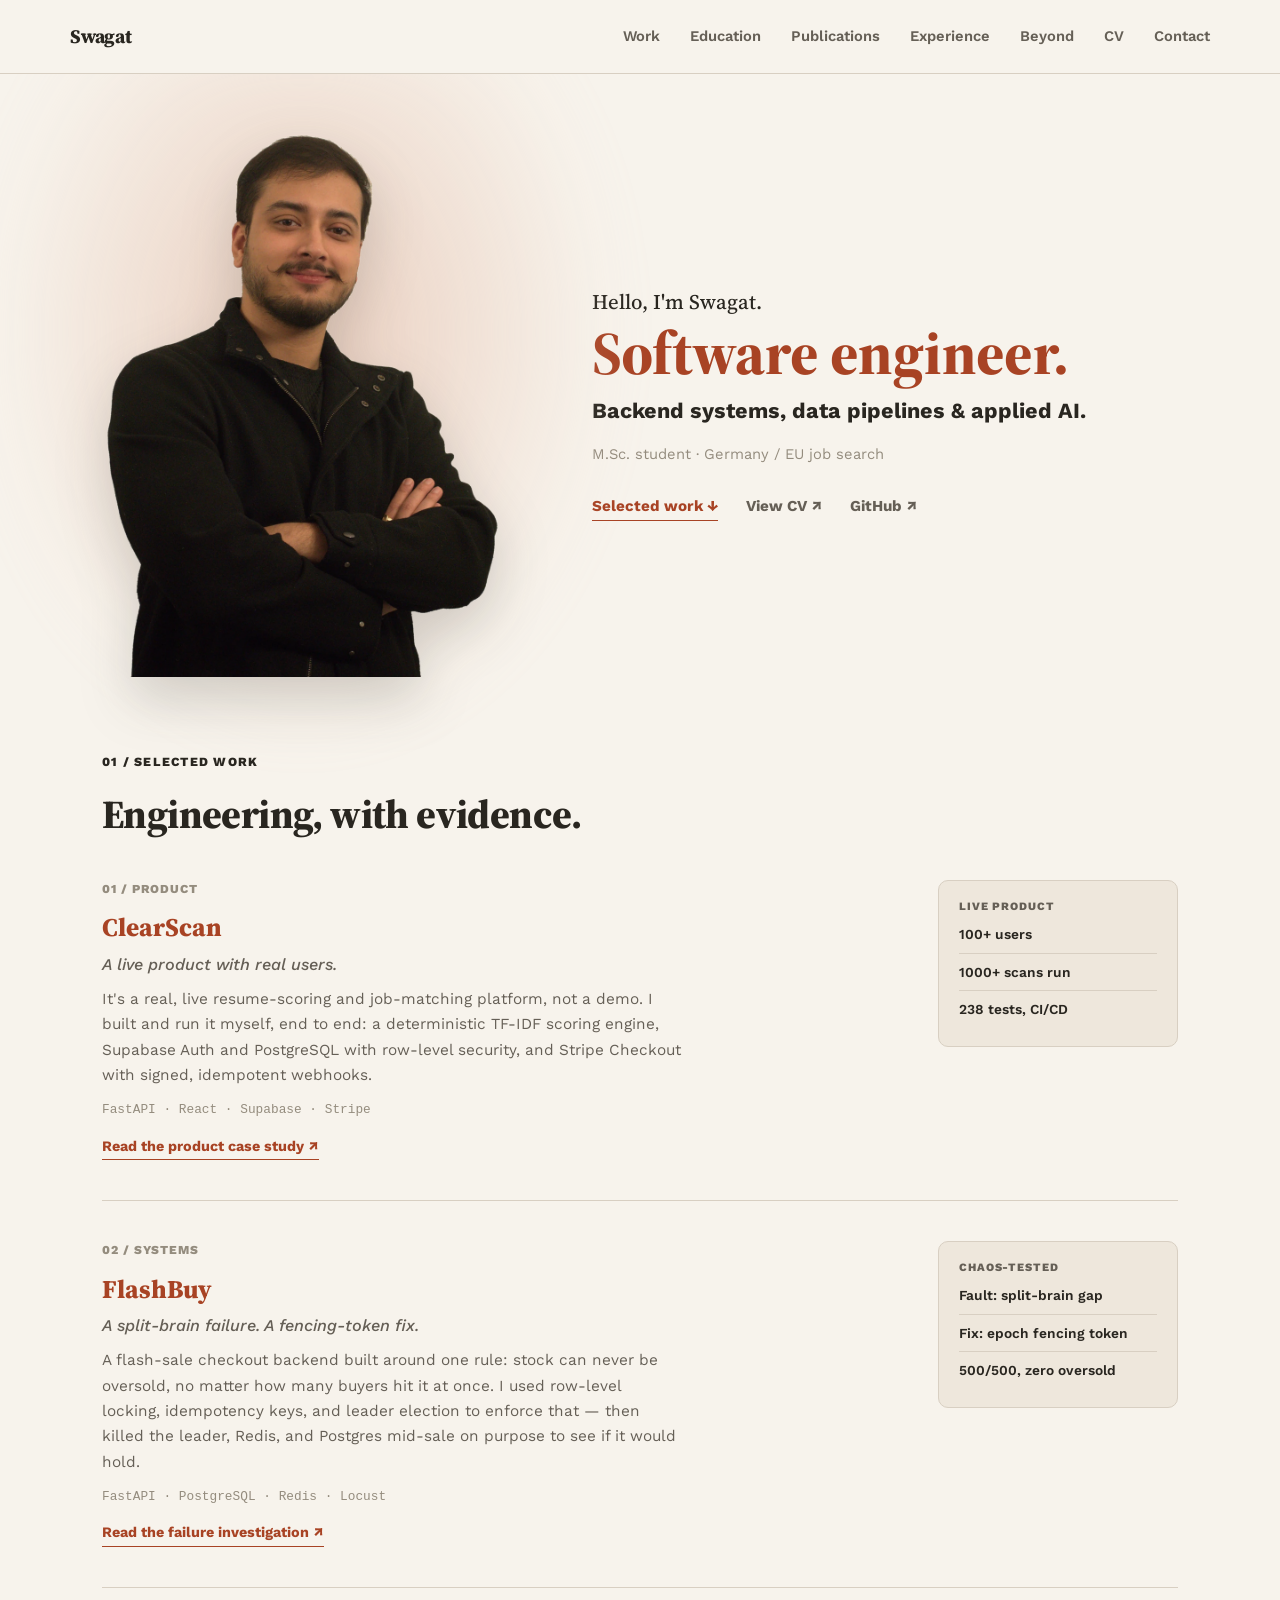
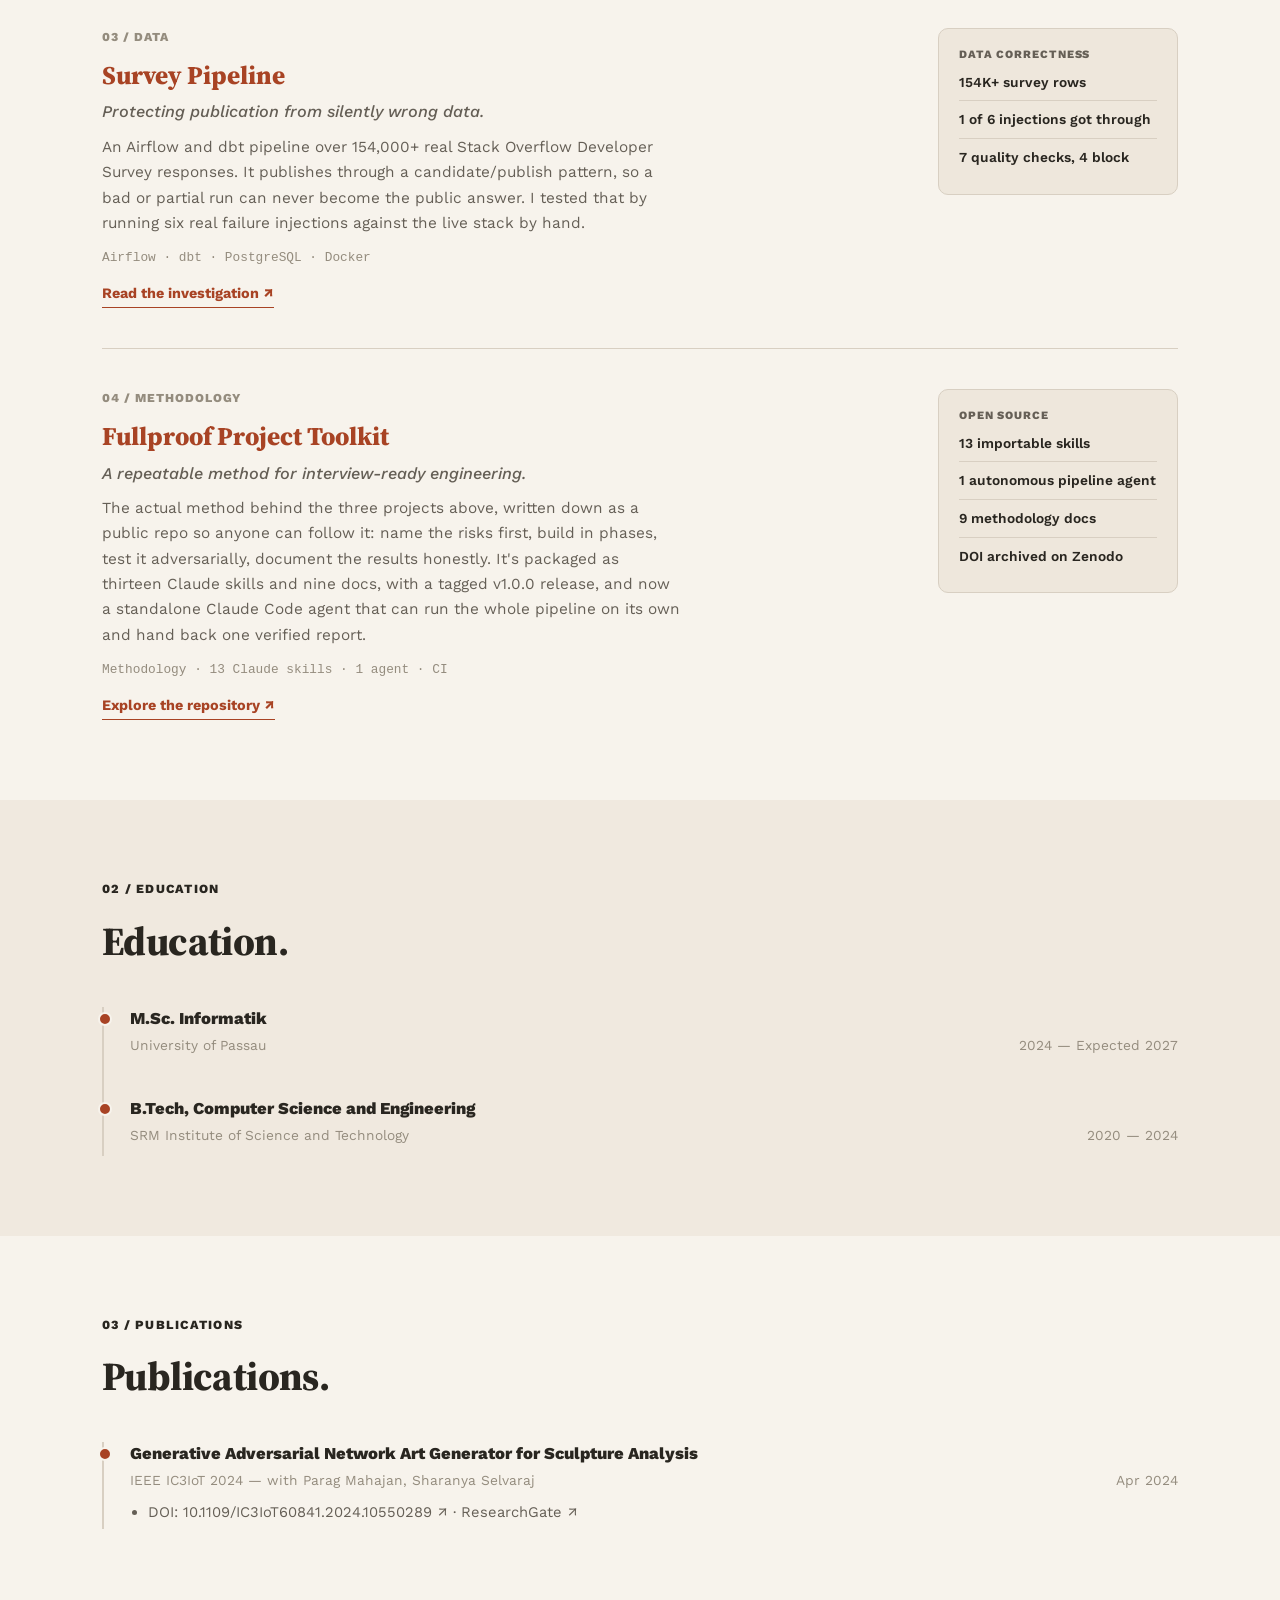
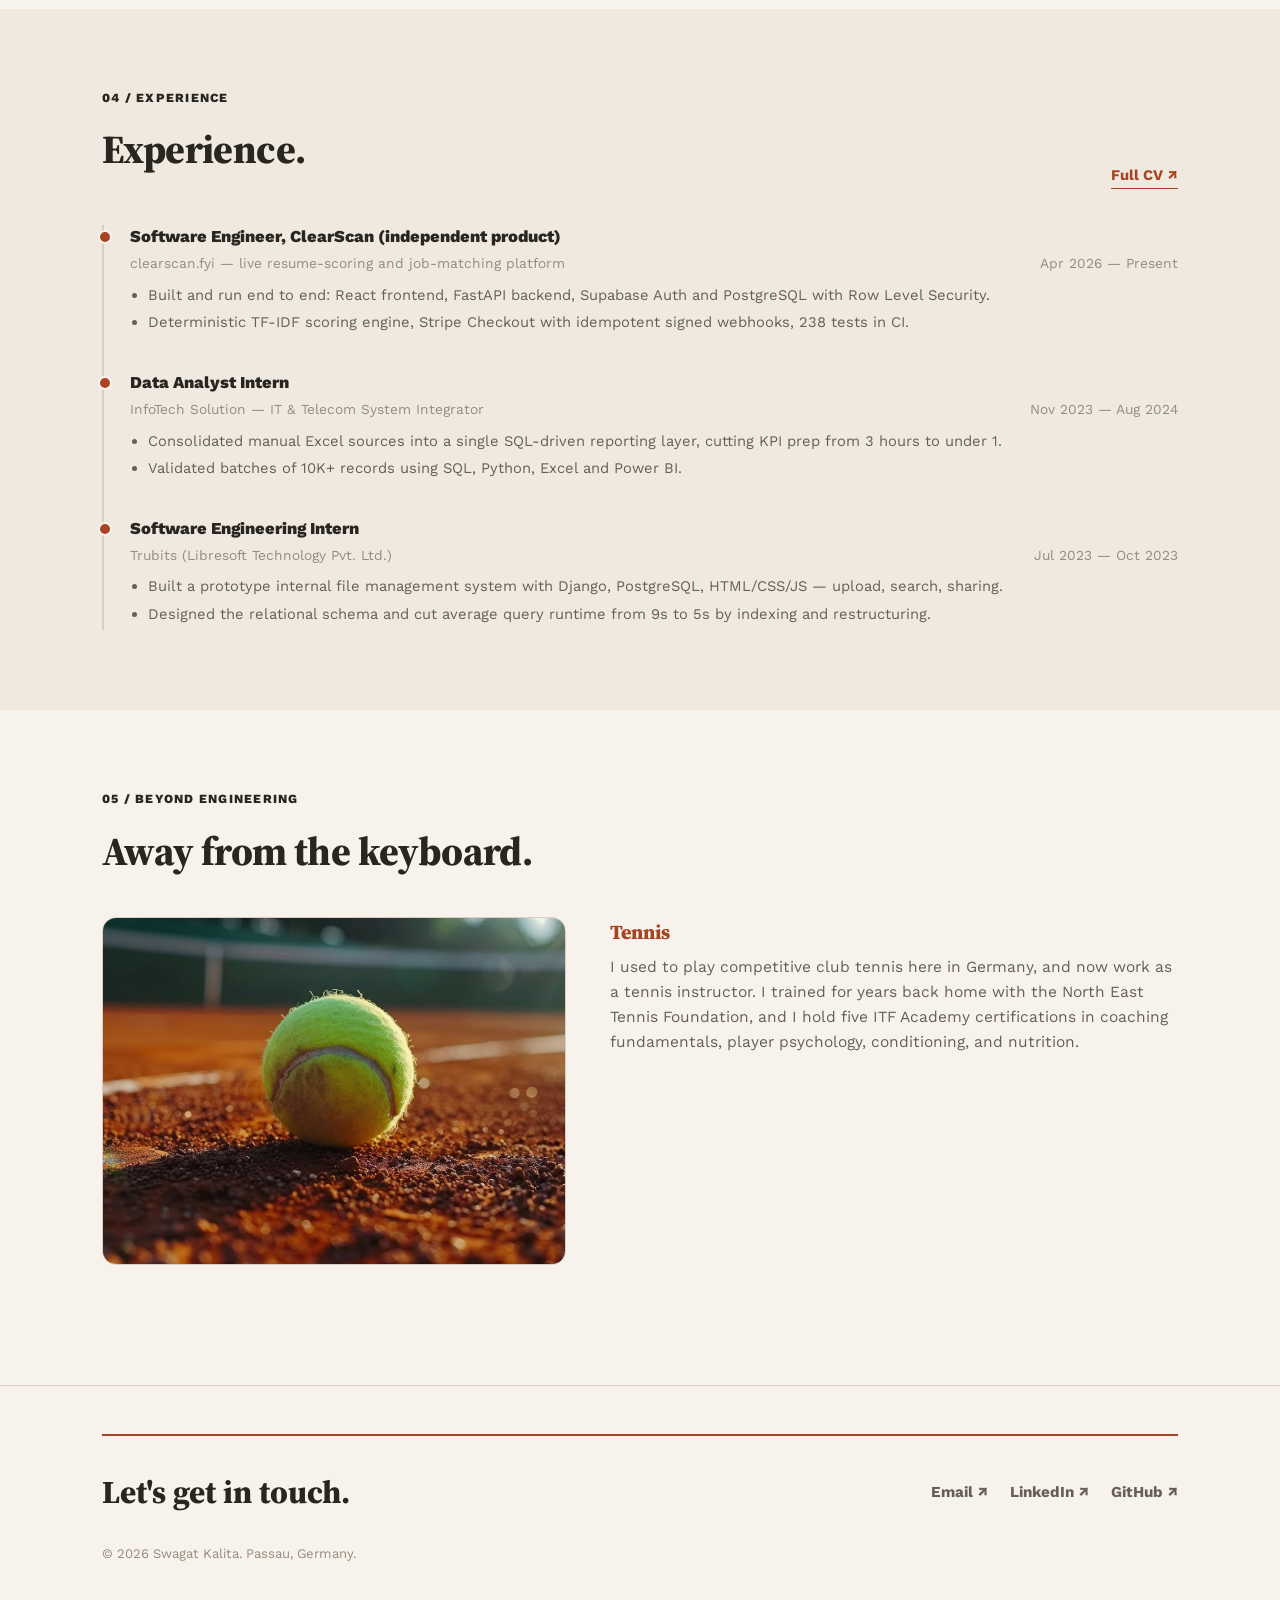
==== commit 0ff4f1bc: "Reflect ClearScan's free AI features and user count, add applied-AI line, strengthen hover states" ====
--- a/index.html
+++ b/index.html
@@ -45,7 +45,7 @@
       <div class="hero-text">
         <p class="hero-eyebrow">Hello, I'm Swagat.</p>
         <h1 class="hero-title">Software engineer.</h1>
-        <p class="hero-sub">Backend systems &amp; data pipelines.</p>
+        <p class="hero-sub">Backend systems, data pipelines &amp; applied AI.</p>
         <p class="hero-meta">M.Sc. student · Germany / EU job search</p>
         <div class="hero-links">
           <a href="#work" class="primary">Selected work ↓</a>
@@ -69,7 +69,7 @@
           <div class="ep-main">
             <span class="ep-num">01 / Product</span>
             <h3>ClearScan</h3>
-            <p class="ep-sub">A live product with paying users.</p>
+            <p class="ep-sub">A live product with real users.</p>
             <p class="ep-desc">It's a real, live resume-scoring and job-matching platform, not a demo. I built and run it myself, end to end: a deterministic TF-IDF scoring engine, Supabase Auth and PostgreSQL with row-level security, and Stripe Checkout with signed, idempotent webhooks.</p>
             <p class="ep-tags">FastAPI · React · Supabase · Stripe</p>
             <a href="work.html#clearscan" class="ep-link">Read the product case study ↗</a>
@@ -77,6 +77,7 @@
           <aside class="ep-evidence">
             <span class="ep-evidence-label">Live product</span>
             <ul>
+              <li>100+ users</li>
               <li>1000+ scans run</li>
               <li>238 tests, CI/CD</li>
             </ul>
--- a/css/styles.css
+++ b/css/styles.css
@@ -103,7 +103,7 @@
   transition: color 0.2s ease, border-color 0.2s ease;
 }
 
-.nav-links a:hover { color: var(--ink); }
+.nav-links a:hover { color: var(--ink); border-color: var(--border); }
 
 .nav-links a[aria-current="page"] {
   color: var(--accent);
@@ -396,8 +396,10 @@
   color: var(--accent);
   border-bottom: 1px solid var(--accent);
   padding-bottom: 2px;
-}
-.ep-link:hover { opacity: 0.75; }
+  display: inline-block;
+  transition: transform 0.2s ease, opacity 0.2s ease;
+}
+.ep-link:hover { transform: translateX(5px); }
 
 .ep-evidence {
   background: var(--surface);
@@ -612,7 +614,7 @@
   transition: transform 0.25s ease, box-shadow 0.25s ease;
 }
 
-.project-card:hover { transform: translateY(-4px); box-shadow: var(--shadow); }
+.project-card:hover { transform: translateY(-7px); box-shadow: var(--shadow); }
 
 .project-card .tag-row {
   display: flex;
@@ -631,6 +633,13 @@
 
 .tag.accent { background: var(--accent); color: #fff; }
 
+.tag {
+  transition: transform 0.2s ease, background-color 0.2s ease, color 0.2s ease, box-shadow 0.2s ease;
+  cursor: default;
+}
+.tag:hover { transform: translateY(-3px) scale(1.05); background: var(--accent); color: #fff; box-shadow: var(--shadow-sm); }
+.tag.accent:hover { background: var(--ink); }
+
 .project-card h3 { font-size: 1.3rem; margin: 0; font-weight: 800; letter-spacing: -0.005em; }
 .project-card .role { font-size: 0.85rem; color: var(--ink-faint); font-weight: 600; margin-top: -10px; }
 .project-card p { margin: 0; color: var(--ink-soft); font-size: 0.95rem; }
@@ -645,8 +654,21 @@
 .stat {
   display: flex;
   flex-direction: column;
-}
-.stat b { font-size: 1.1rem; font-weight: 800; font-family: 'Source Serif 4', serif; }
+  transition: transform 0.2s ease;
+  cursor: default;
+}
+.stat:hover { transform: translateY(-5px); }
+.stat b, .stat a {
+  display: inline-block;
+  font-size: 1.1rem;
+  font-weight: 800;
+  font-family: 'Source Serif 4', serif;
+  color: var(--ink);
+  transition: color 0.2s ease, transform 0.2s ease;
+}
+.stat a { text-decoration: none; border-bottom: 2px solid transparent; }
+.stat:hover b, .stat a:hover { color: var(--accent); transform: scale(1.1); }
+.stat a:hover { border-bottom-color: var(--accent); }
 .stat span { font-size: 0.72rem; color: var(--ink-faint); font-weight: 600; text-transform: uppercase; letter-spacing: 0.04em; }
 
 .project-card .card-links {
@@ -659,10 +681,12 @@
 .card-links a {
   font-weight: 700;
   font-size: 0.86rem;
+  color: var(--ink);
   border-bottom: 2px solid var(--accent-soft);
-  transition: border-color 0.2s ease;
-}
-.card-links a:hover { border-color: var(--accent); }
+  transition: border-color 0.2s ease, transform 0.2s ease, color 0.2s ease;
+  display: inline-block;
+}
+.card-links a:hover { color: var(--accent); border-color: var(--accent); transform: translateX(5px); }
 
 /* ---------- Footer ---------- */
 
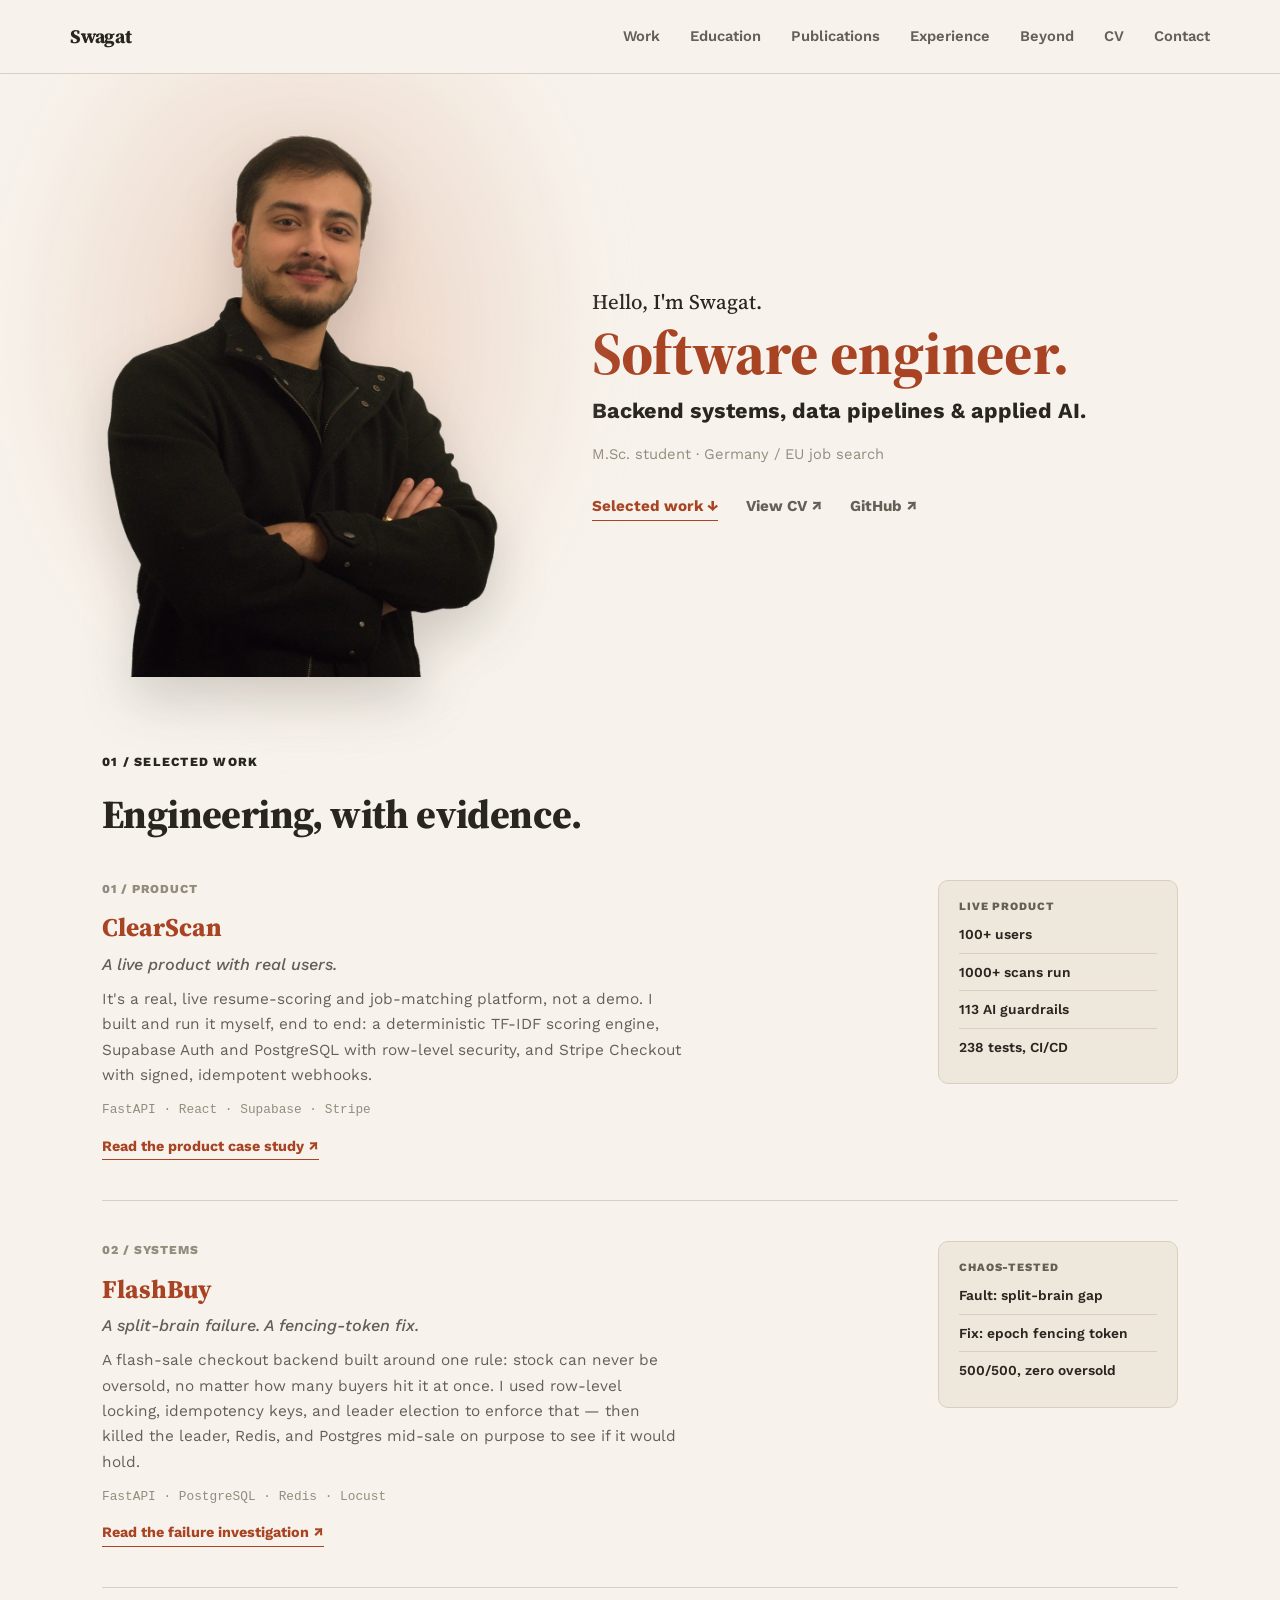
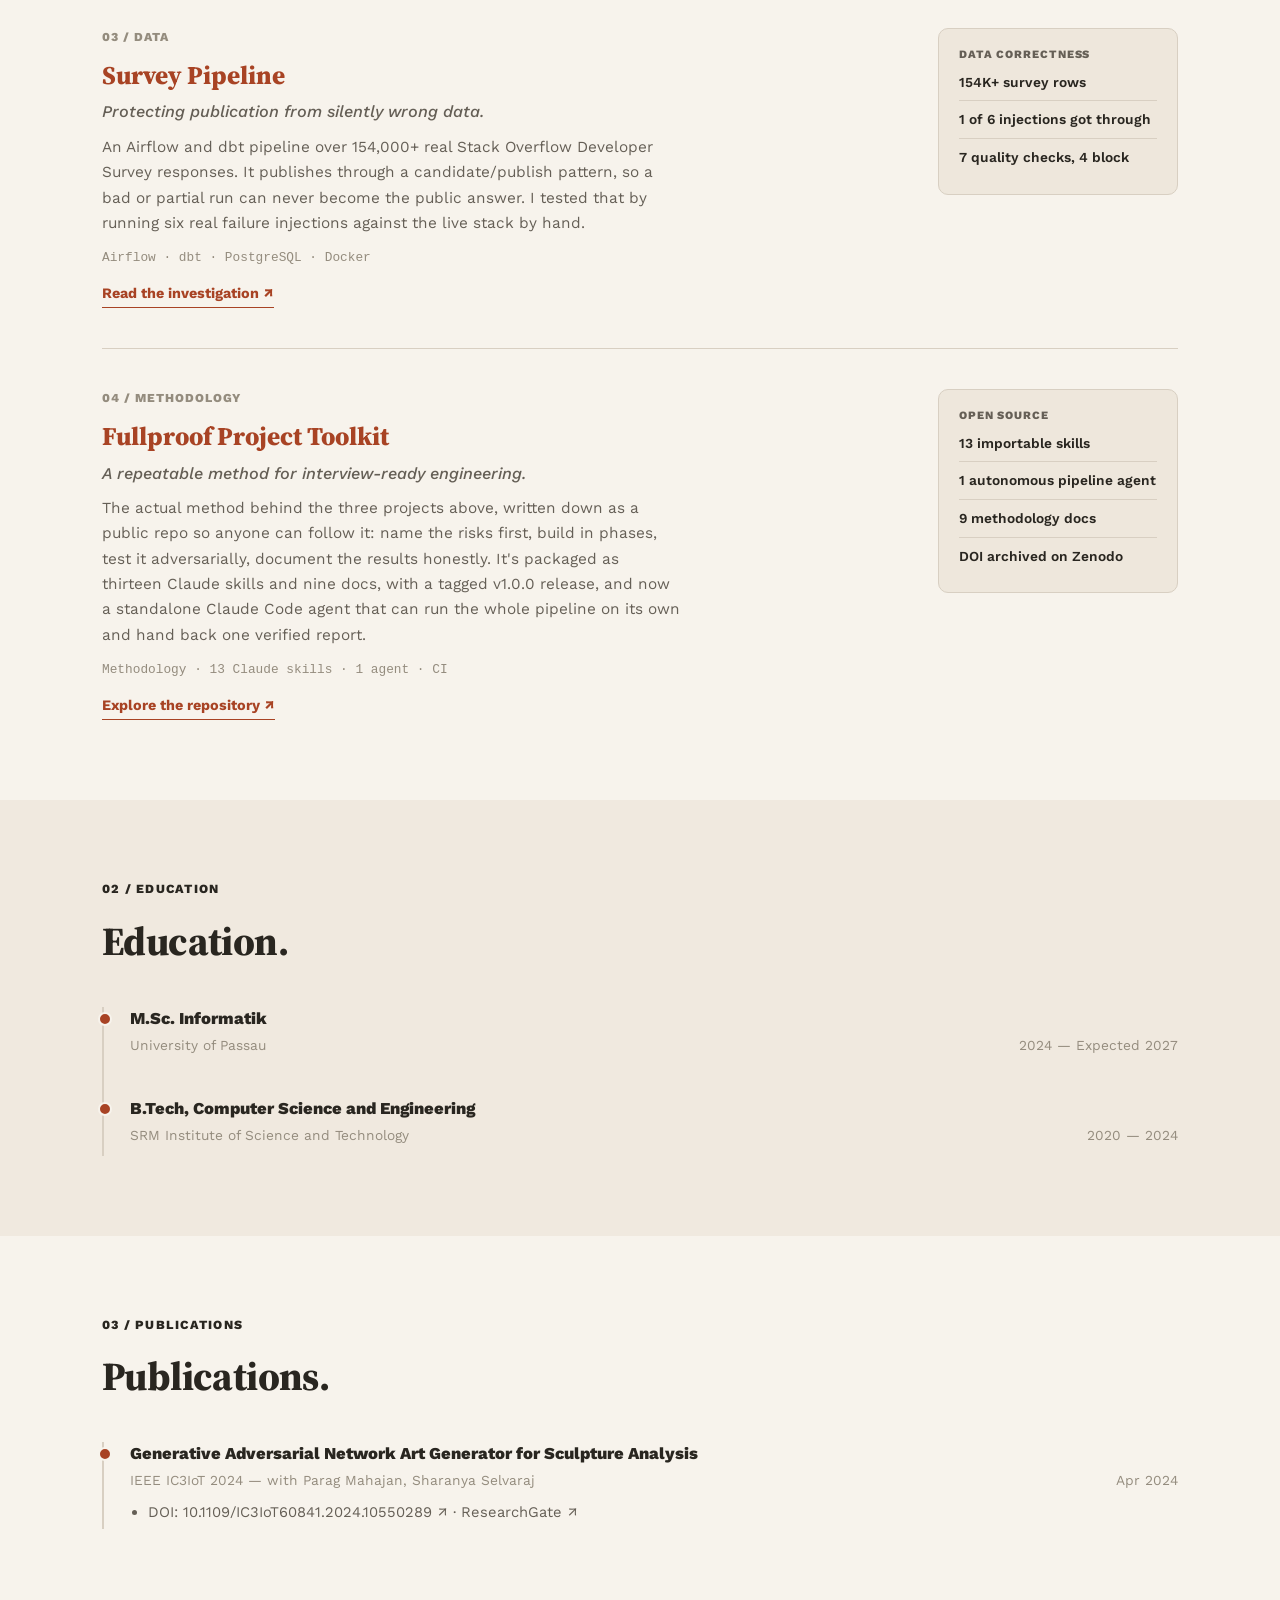
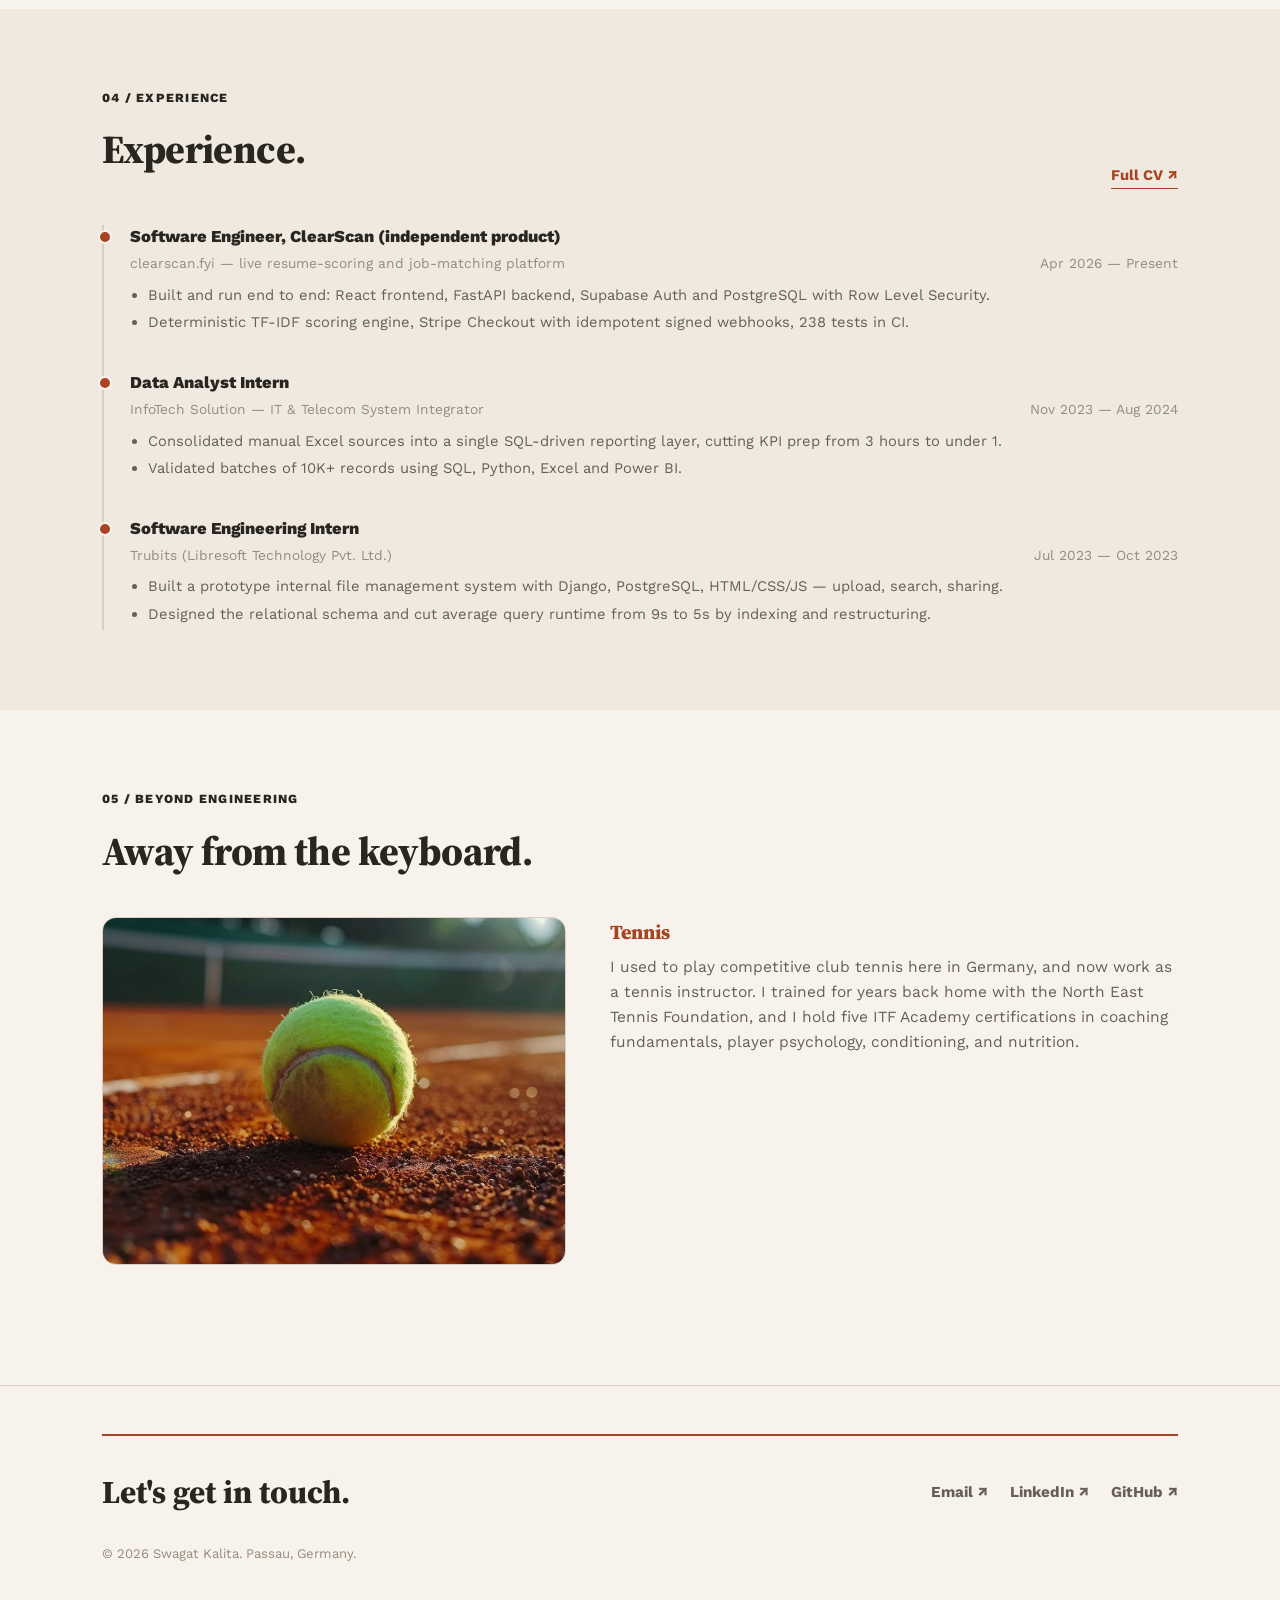
==== commit 347f2f16: "Add verified AI-guardrail count for ClearScan" ====
--- a/index.html
+++ b/index.html
@@ -79,6 +79,7 @@
             <ul>
               <li>100+ users</li>
               <li>1000+ scans run</li>
+              <li>113 AI guardrails</li>
               <li>238 tests, CI/CD</li>
             </ul>
           </aside>
